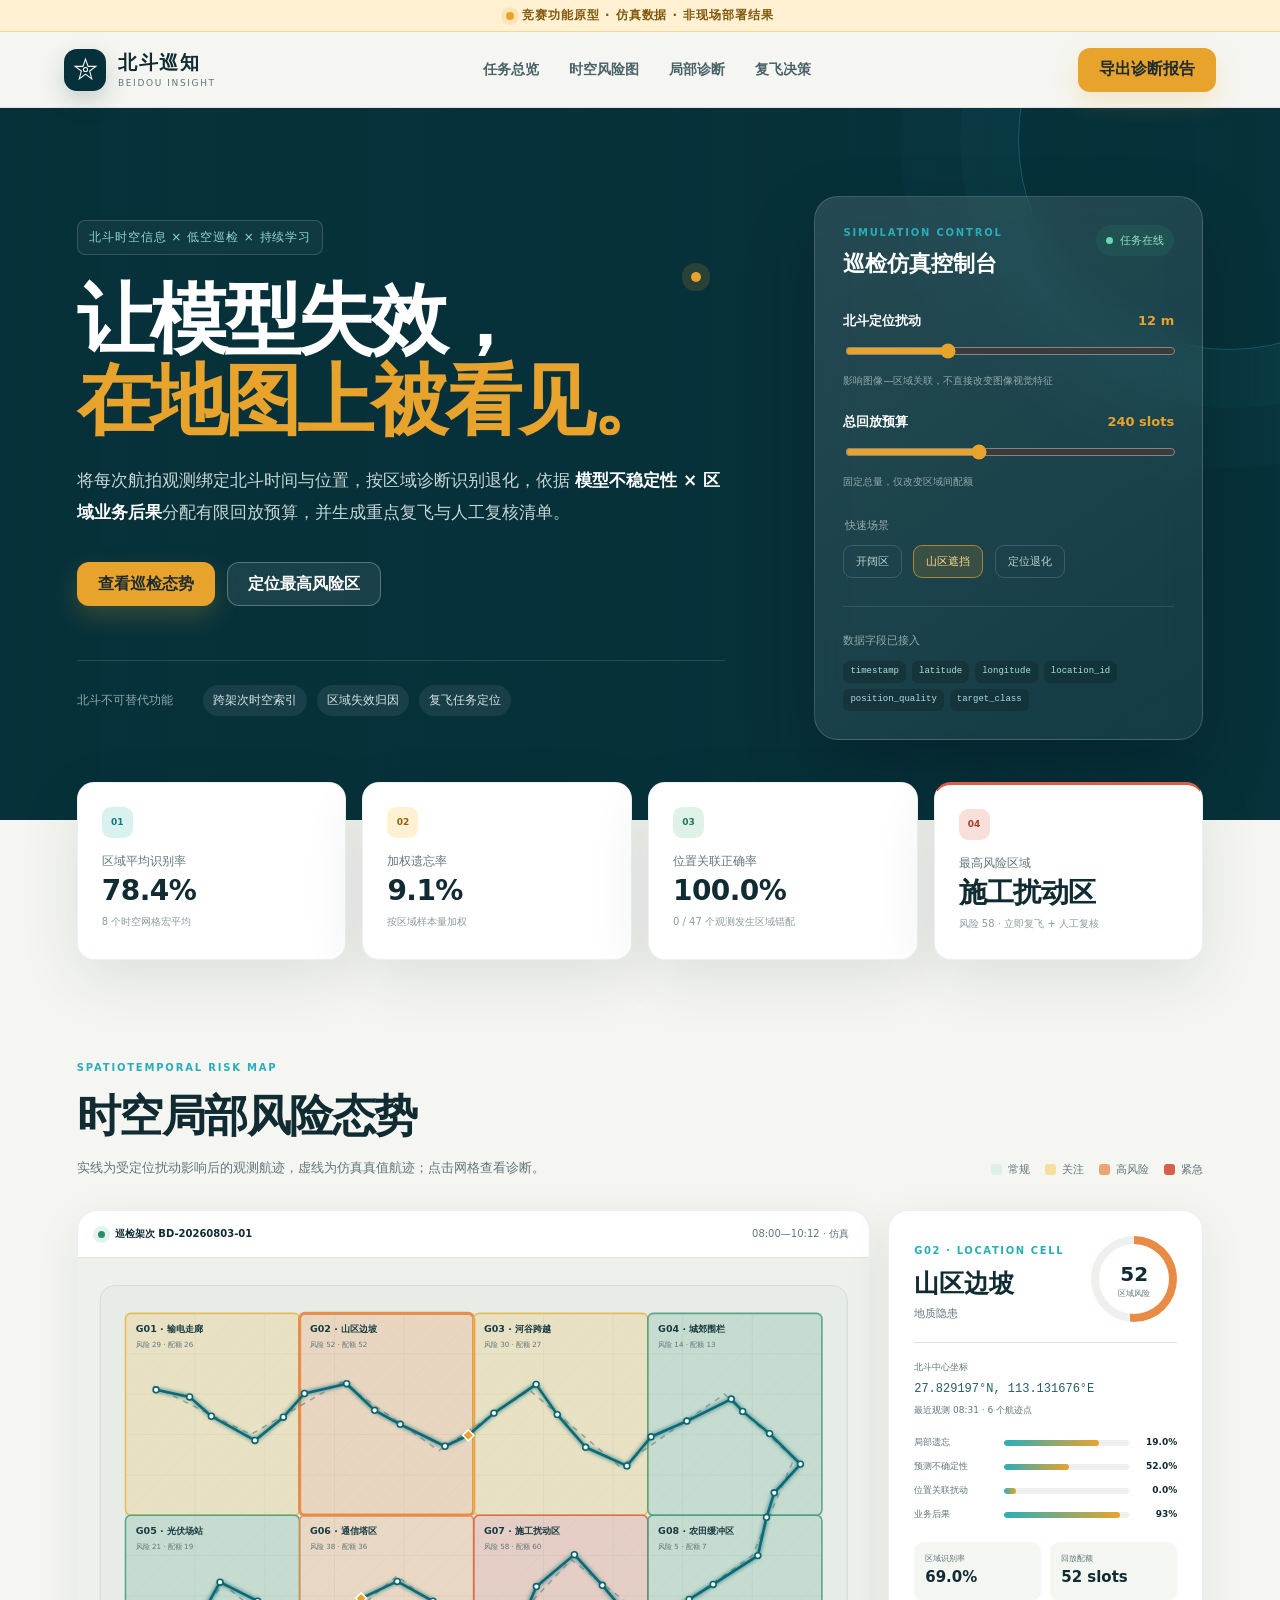
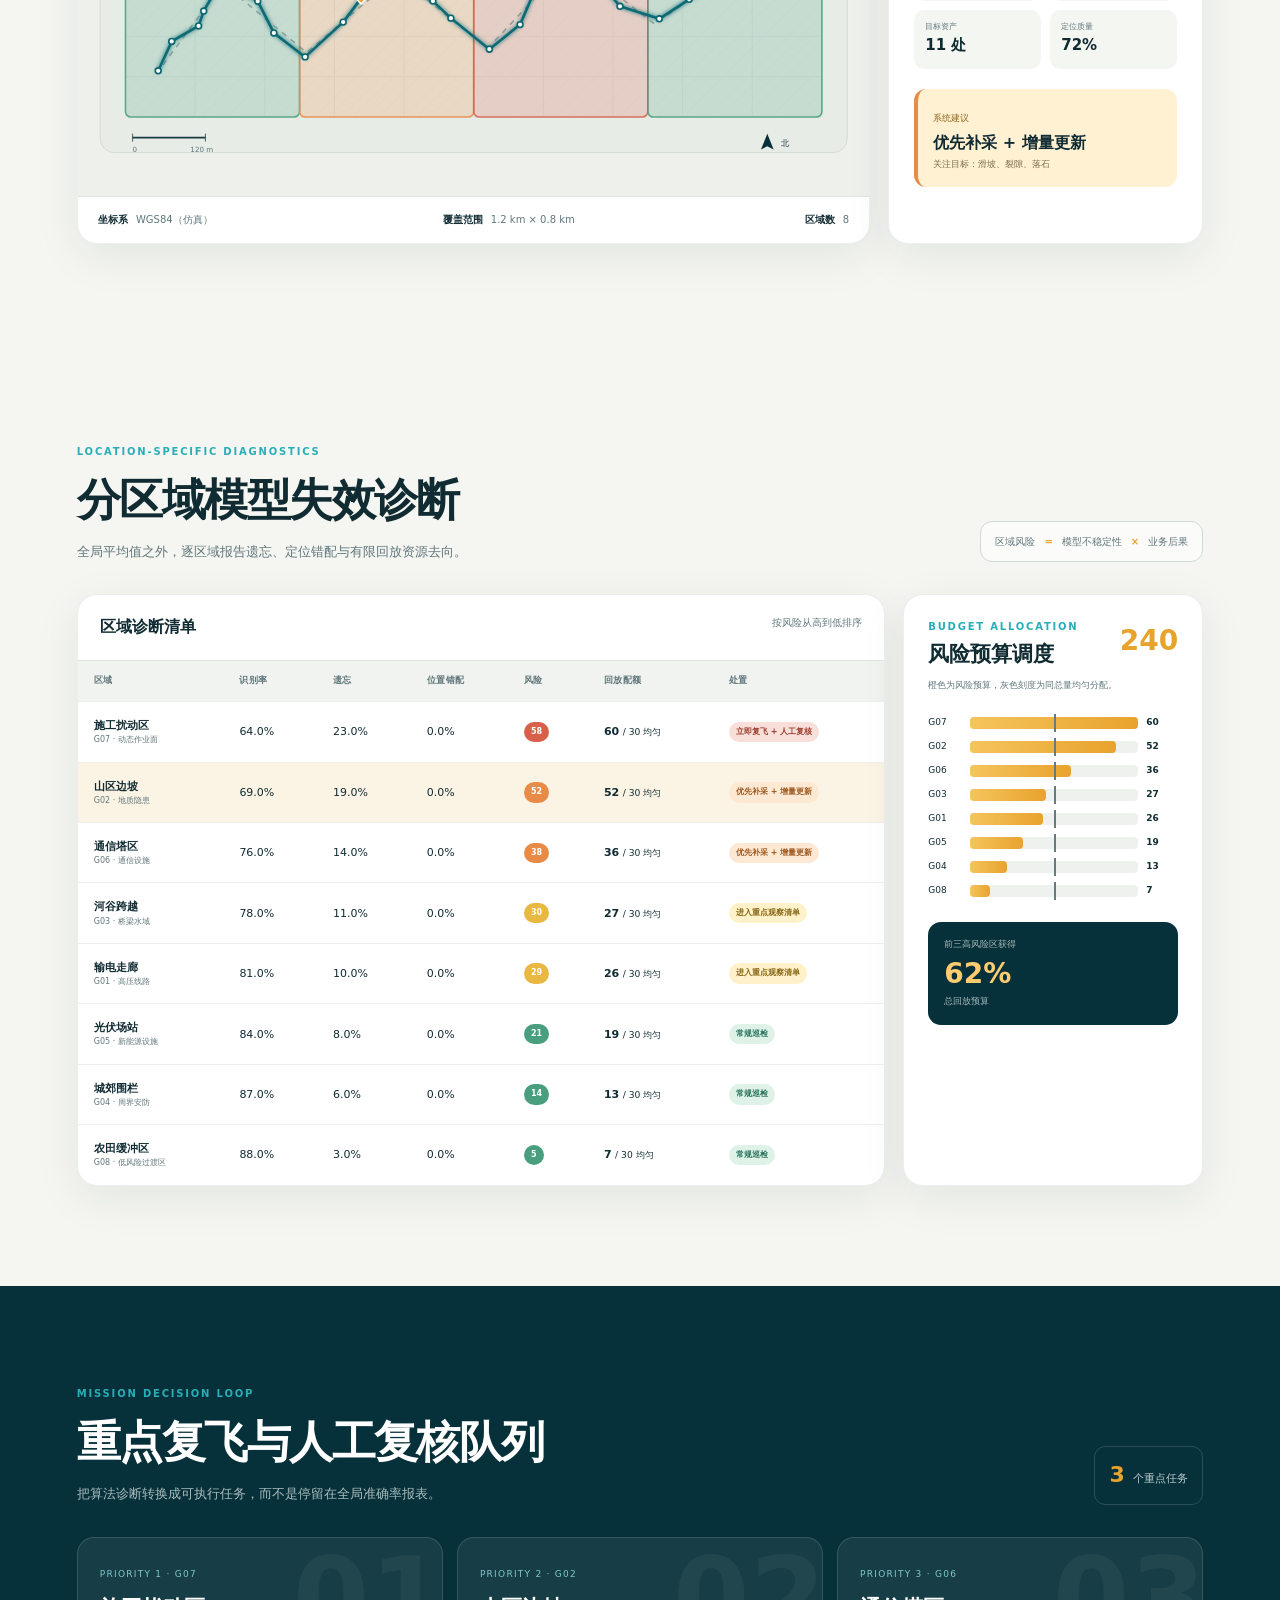
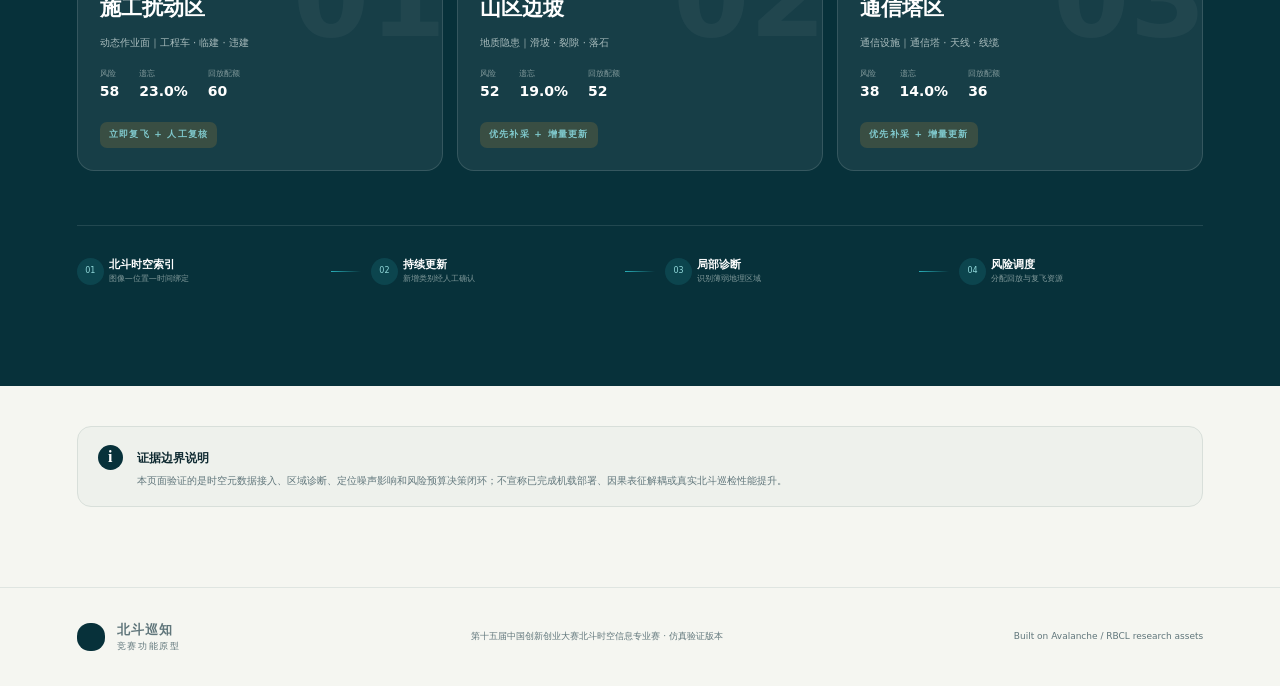
==== frontend/index.html @ c17c6ae8 "初始化北斗比赛共享前端" ====
<!doctype html>
<html lang="zh-CN">
  <head>
    <meta charset="utf-8" />
    <meta name="viewport" content="width=device-width, initial-scale=1" />
    <meta name="description" content="北斗时空索引驱动的无人机巡检局部风险诊断与复飞决策仿真原型" />
    <title>北斗巡知｜时空风险诊断原型</title>
    <link rel="stylesheet" href="./styles.css" />
  </head>
  <body>
    <div class="prototype-ribbon">
      <span class="pulse-dot"></span>
      竞赛功能原型 · 仿真数据 · 非现场部署结果
    </div>

    <header class="site-header">
      <a class="brand" href="#overview" aria-label="返回总览">
        <span class="brand-mark" aria-hidden="true">
          <svg viewBox="0 0 48 48" role="img">
            <path d="M24 4 29 18 44 18 32 27 36 42 24 33 12 42 16 27 4 18 19 18Z" />
            <circle cx="24" cy="24" r="4" />
          </svg>
        </span>
        <span>
          <strong>北斗巡知</strong>
          <small>BEIDOU INSIGHT</small>
        </span>
      </a>
      <nav aria-label="主要导航">
        <a href="#overview">任务总览</a>
        <a href="#risk-map">时空风险图</a>
        <a href="#diagnostics">局部诊断</a>
        <a href="#reflight">复飞决策</a>
      </nav>
      <button class="button button-primary" id="exportReport" type="button">
        导出诊断报告
      </button>
    </header>

    <main>
      <section class="hero" id="overview">
        <div class="hero-copy">
          <div class="eyebrow"><span>北斗时空信息 × 低空巡检 × 持续学习</span></div>
          <h1>让模型失效，<br /><em>在地图上被看见。</em></h1>
          <p>
            将每次航拍观测绑定北斗时间与位置，按区域诊断识别退化，依据
            <strong>模型不稳定性 × 区域业务后果</strong>分配有限回放预算，并生成重点复飞与人工复核清单。
          </p>
          <div class="hero-actions">
            <a class="button button-primary" href="#risk-map">查看巡检态势</a>
            <button class="button button-ghost" id="focusCritical" type="button">定位最高风险区</button>
          </div>
          <div class="system-proof">
            <span>北斗不可替代功能</span>
            <ul>
              <li>跨架次时空索引</li>
              <li>区域失效归因</li>
              <li>复飞任务定位</li>
            </ul>
          </div>
        </div>

        <aside class="control-deck" aria-label="仿真参数">
          <div class="deck-header">
            <div>
              <span class="section-kicker">SIMULATION CONTROL</span>
              <h2>巡检仿真控制台</h2>
            </div>
            <span class="status-chip"><i></i>任务在线</span>
          </div>

          <label class="range-control" for="noiseRange">
            <span>
              <b>北斗定位扰动</b>
              <output id="noiseValue">12 m</output>
            </span>
            <input id="noiseRange" type="range" min="0" max="40" step="1" value="12" />
            <small>影响图像—区域关联，不直接改变图像视觉特征</small>
          </label>

          <label class="range-control" for="budgetRange">
            <span>
              <b>总回放预算</b>
              <output id="budgetValue">240 slots</output>
            </span>
            <input id="budgetRange" type="range" min="80" max="480" step="8" value="240" />
            <small>固定总量，仅改变区域间配额</small>
          </label>

          <fieldset class="preset-group">
            <legend>快速场景</legend>
            <button type="button" data-preset="clear">开阔区</button>
            <button type="button" data-preset="mountain" class="active">山区遮挡</button>
            <button type="button" data-preset="degraded">定位退化</button>
          </fieldset>

          <div class="data-contract">
            <span>数据字段已接入</span>
            <div>
              <code>timestamp</code><code>latitude</code><code>longitude</code>
              <code>location_id</code><code>position_quality</code><code>target_class</code>
            </div>
          </div>
        </aside>
      </section>

      <section class="metric-grid" aria-label="任务关键指标">
        <article class="metric-card">
          <div class="metric-icon cyan">01</div>
          <span>区域平均识别率</span>
          <strong id="averageAccuracy">—</strong>
          <small>8 个时空网格宏平均</small>
        </article>
        <article class="metric-card">
          <div class="metric-icon amber">02</div>
          <span>加权遗忘率</span>
          <strong id="weightedForgetting">—</strong>
          <small>按区域样本量加权</small>
        </article>
        <article class="metric-card">
          <div class="metric-icon green">03</div>
          <span>位置关联正确率</span>
          <strong id="associationAccuracy">—</strong>
          <small id="associationHint">—</small>
        </article>
        <article class="metric-card alert-card">
          <div class="metric-icon red">04</div>
          <span>最高风险区域</span>
          <strong id="topRiskRegion">—</strong>
          <small id="topRiskHint">—</small>
        </article>
      </section>

      <section class="section-block map-section" id="risk-map">
        <div class="section-heading">
          <div>
            <span class="section-kicker">SPATIOTEMPORAL RISK MAP</span>
            <h2>时空局部风险态势</h2>
            <p>实线为受定位扰动影响后的观测航迹，虚线为仿真真值航迹；点击网格查看诊断。</p>
          </div>
          <div class="legend" aria-label="风险图例">
            <span><i class="low"></i>常规</span>
            <span><i class="medium"></i>关注</span>
            <span><i class="high"></i>高风险</span>
            <span><i class="critical"></i>紧急</span>
          </div>
        </div>

        <div class="map-layout">
          <div class="map-card">
            <div class="map-toolbar">
              <div><span class="live-dot"></span><b>巡检架次 BD-20260803-01</b></div>
              <span id="mapTimestamp">08:00—10:12 · 仿真</span>
            </div>
            <svg id="patrolMap" viewBox="0 0 1000 680" role="img" aria-label="北斗无人机巡检航线与区域风险地图"></svg>
            <div class="map-footer">
              <span><b>坐标系</b> WGS84（仿真）</span>
              <span><b>覆盖范围</b> 1.2 km × 0.8 km</span>
              <span><b>区域数</b> 8</span>
            </div>
          </div>

          <aside class="region-detail" id="regionDetail" aria-live="polite">
            <div class="detail-top">
              <div>
                <span class="region-id" id="selectedId">—</span>
                <h3 id="selectedName">请选择区域</h3>
                <p id="selectedScene">—</p>
              </div>
              <div class="risk-gauge" id="riskGauge"><strong id="selectedRisk">—</strong><small>区域风险</small></div>
            </div>

            <div class="coordinate-readout">
              <span>北斗中心坐标</span>
              <code id="selectedCoordinate">—</code>
              <small id="selectedInspection">—</small>
            </div>

            <div class="factor-list">
              <div><span>局部遗忘</span><div><i id="forgettingBar"></i></div><b id="selectedForgetting">—</b></div>
              <div><span>预测不确定性</span><div><i id="uncertaintyBar"></i></div><b id="selectedUncertainty">—</b></div>
              <div><span>位置关联扰动</span><div><i id="positionBar"></i></div><b id="selectedPosition">—</b></div>
              <div><span>业务后果</span><div><i id="consequenceBar"></i></div><b id="selectedConsequence">—</b></div>
            </div>

            <div class="detail-stats">
              <div><span>区域识别率</span><strong id="selectedAccuracy">—</strong></div>
              <div><span>回放配额</span><strong id="selectedBudget">—</strong></div>
              <div><span>目标资产</span><strong id="selectedAssets">—</strong></div>
              <div><span>定位质量</span><strong id="selectedQuality">—</strong></div>
            </div>

            <div class="action-box" id="selectedActionBox">
              <span>系统建议</span>
              <strong id="selectedAction">—</strong>
              <p id="selectedClasses">—</p>
            </div>
          </aside>
        </div>
      </section>

      <section class="section-block" id="diagnostics">
        <div class="section-heading">
          <div>
            <span class="section-kicker">LOCATION-SPECIFIC DIAGNOSTICS</span>
            <h2>分区域模型失效诊断</h2>
            <p>全局平均值之外，逐区域报告遗忘、定位错配与有限回放资源去向。</p>
          </div>
          <div class="formula-chip"><span>区域风险</span><b>=</b><span>模型不稳定性</span><b>×</b><span>业务后果</span></div>
        </div>

        <div class="diagnostic-layout">
          <div class="table-card">
            <div class="table-toolbar">
              <b>区域诊断清单</b>
              <span>按风险从高到低排序</span>
            </div>
            <div class="table-scroll">
              <table>
                <thead>
                  <tr>
                    <th>区域</th><th>识别率</th><th>遗忘</th><th>位置错配</th><th>风险</th><th>回放配额</th><th>处置</th>
                  </tr>
                </thead>
                <tbody id="diagnosticRows"></tbody>
              </table>
            </div>
          </div>

          <aside class="budget-card">
            <div class="budget-heading">
              <div><span class="section-kicker">BUDGET ALLOCATION</span><h3>风险预算调度</h3></div>
              <strong id="budgetTotal">240</strong>
            </div>
            <p>橙色为风险预算，灰色刻度为同总量均匀分配。</p>
            <div class="budget-bars" id="budgetBars"></div>
            <div class="budget-summary">
              <span>前三高风险区获得</span>
              <strong id="highRiskShare">—</strong>
              <small>总回放预算</small>
            </div>
          </aside>
        </div>
      </section>

      <section class="section-block reflight-section" id="reflight">
        <div class="section-heading inverse">
          <div>
            <span class="section-kicker">MISSION DECISION LOOP</span>
            <h2>重点复飞与人工复核队列</h2>
            <p>把算法诊断转换成可执行任务，而不是停留在全局准确率报表。</p>
          </div>
          <span class="mission-count"><b id="missionCount">0</b> 个重点任务</span>
        </div>
        <div class="mission-grid" id="missionGrid"></div>
        <div class="loop-strip" aria-label="系统闭环">
          <div><span>01</span><b>北斗时空索引</b><small>图像—位置—时间绑定</small></div>
          <i></i>
          <div><span>02</span><b>持续更新</b><small>新增类别经人工确认</small></div>
          <i></i>
          <div><span>03</span><b>局部诊断</b><small>识别薄弱地理区域</small></div>
          <i></i>
          <div><span>04</span><b>风险调度</b><small>分配回放与复飞资源</small></div>
        </div>
      </section>

      <section class="integrity-note">
        <div class="integrity-icon">i</div>
        <div>
          <b>证据边界说明</b>
          <p>本页面验证的是时空元数据接入、区域诊断、定位噪声影响和风险预算决策闭环；不宣称已完成机载部署、因果表征解耦或真实北斗巡检性能提升。</p>
        </div>
      </section>
    </main>

    <footer>
      <div class="brand footer-brand"><span class="brand-mark"></span><span><strong>北斗巡知</strong><small>竞赛功能原型</small></span></div>
      <p>第十五届中国创新创业大赛北斗时空信息专业赛 · 仿真验证版本</p>
      <span>Built on Avalanche / RBCL research assets</span>
    </footer>

    <div class="toast" id="toast" role="status" aria-live="polite"></div>
    <script type="module" src="./app.mjs"></script>
  </body>
</html>
---- frontend/styles.css ----
:root {
  --ink: #102b32;
  --muted: #60767b;
  --paper: #f5f6f1;
  --card: #ffffff;
  --navy: #07313a;
  --navy-2: #0b4651;
  --cyan: #29aeb8;
  --cyan-soft: #d9f1ef;
  --amber: #e8a32d;
  --amber-soft: #fff1d2;
  --red: #d85f4a;
  --green: #2b8b6f;
  --line: #dfe5e1;
  --shadow: 0 18px 60px rgba(16, 43, 50, 0.11);
  --radius: 20px;
}

* { box-sizing: border-box; }
html { scroll-behavior: smooth; }
body {
  margin: 0;
  background:
    radial-gradient(circle at 10% -10%, rgba(41, 174, 184, 0.12), transparent 30rem),
    var(--paper);
  color: var(--ink);
  font-family: Inter, "PingFang SC", "Microsoft YaHei", system-ui, sans-serif;
  line-height: 1.55;
}
button, input { font: inherit; }
button, a { -webkit-tap-highlight-color: transparent; }
a { color: inherit; text-decoration: none; }

.prototype-ribbon {
  display: flex;
  align-items: center;
  justify-content: center;
  gap: 8px;
  min-height: 32px;
  padding: 6px 18px;
  background: var(--amber-soft);
  border-bottom: 1px solid rgba(232, 163, 45, 0.34);
  color: #80570e;
  font-size: 12px;
  font-weight: 700;
  letter-spacing: 0.08em;
}
.pulse-dot, .live-dot {
  width: 8px; height: 8px; border-radius: 50%; background: var(--amber);
  box-shadow: 0 0 0 5px rgba(232, 163, 45, 0.16);
}

.site-header {
  position: sticky;
  top: 0;
  z-index: 30;
  display: flex;
  align-items: center;
  justify-content: space-between;
  gap: 28px;
  min-height: 76px;
  padding: 0 clamp(24px, 5vw, 76px);
  background: rgba(245, 246, 241, 0.9);
  border-bottom: 1px solid rgba(16, 43, 50, 0.09);
  backdrop-filter: blur(18px);
}
.brand { display: inline-flex; align-items: center; gap: 12px; }
.brand-mark {
  display: grid; place-items: center; width: 42px; height: 42px;
  border-radius: 13px; background: var(--navy); color: #fff;
  box-shadow: 0 10px 24px rgba(7, 49, 58, 0.2);
}
.brand-mark svg { width: 25px; fill: none; stroke: currentColor; stroke-width: 2; }
.brand strong { display: block; font-size: 19px; letter-spacing: 0.08em; }
.brand small { display: block; color: var(--muted); font-size: 9px; letter-spacing: 0.18em; }
nav { display: flex; gap: 30px; color: #496268; font-size: 14px; font-weight: 650; }
nav a { position: relative; padding: 26px 0; }
nav a::after { content: ""; position: absolute; left: 50%; right: 50%; bottom: 18px; height: 2px; background: var(--amber); transition: .22s; }
nav a:hover::after { left: 0; right: 0; }

.button {
  display: inline-flex; align-items: center; justify-content: center;
  min-height: 44px; padding: 0 20px; border: 1px solid transparent;
  border-radius: 12px; cursor: pointer; font-weight: 750; transition: transform .18s, box-shadow .18s, background .18s;
}
.button:hover { transform: translateY(-1px); }
.button-primary { background: var(--amber); color: #1f2c2f; box-shadow: 0 10px 24px rgba(232, 163, 45, 0.22); }
.button-primary:hover { background: #f1b13f; box-shadow: 0 13px 30px rgba(232, 163, 45, 0.28); }
.button-ghost { border-color: rgba(255,255,255,.28); background: rgba(255,255,255,.08); color: white; }

main { overflow: hidden; }
.hero {
  min-height: 650px;
  padding: 88px clamp(24px, 6vw, 96px) 80px;
  display: grid;
  grid-template-columns: minmax(0, 1.25fr) minmax(360px, .75fr);
  align-items: center;
  gap: clamp(44px, 7vw, 104px);
  background:
    linear-gradient(90deg, rgba(7,49,58,.98) 0%, rgba(7,49,58,.94) 52%, rgba(7,49,58,.76) 100%),
    repeating-linear-gradient(90deg, transparent 0 79px, rgba(255,255,255,.04) 80px),
    var(--navy);
  color: white;
  position: relative;
}
.hero::before, .hero::after { content: ""; position: absolute; border-radius: 50%; pointer-events: none; }
.hero::before { width: 420px; height: 420px; right: -160px; top: -180px; border: 1px solid rgba(41,174,184,.35); box-shadow: 0 0 0 58px rgba(41,174,184,.04), 0 0 0 118px rgba(41,174,184,.025); }
.hero::after { width: 10px; height: 10px; left: 54%; top: 23%; background: var(--amber); box-shadow: 0 0 0 9px rgba(232,163,45,.15); }
.hero-copy { max-width: 780px; position: relative; z-index: 2; }
.eyebrow { display: inline-flex; padding: 7px 11px; border: 1px solid rgba(255,255,255,.16); border-radius: 8px; color: #8dd7d9; font-size: 12px; letter-spacing: .08em; background: rgba(255,255,255,.04); }
.hero h1 { margin: 24px 0 22px; font-size: clamp(46px, 6vw, 78px); line-height: 1.06; letter-spacing: -.045em; }
.hero h1 em { color: var(--amber); font-style: normal; }
.hero-copy > p { max-width: 680px; color: #c6d6d6; font-size: 17px; line-height: 1.9; }
.hero-copy > p strong { color: white; }
.hero-actions { display: flex; gap: 12px; margin-top: 34px; }
.system-proof { margin-top: 54px; padding-top: 24px; border-top: 1px solid rgba(255,255,255,.13); display: flex; gap: 30px; align-items: center; color: #92a9aa; font-size: 12px; }
.system-proof ul { display: flex; gap: 10px; list-style: none; padding: 0; margin: 0; flex-wrap: wrap; }
.system-proof li { color: #d6e2e1; padding: 6px 10px; border-radius: 999px; background: rgba(255,255,255,.07); }

.control-deck {
  position: relative; z-index: 2; padding: 28px; border: 1px solid rgba(255,255,255,.16); border-radius: 24px;
  background: linear-gradient(145deg, rgba(255,255,255,.12), rgba(255,255,255,.055));
  box-shadow: 0 30px 70px rgba(0,0,0,.22); backdrop-filter: blur(18px);
}
.deck-header { display: flex; justify-content: space-between; gap: 20px; align-items: flex-start; margin-bottom: 30px; }
.section-kicker { display: block; color: var(--cyan); font-size: 10px; font-weight: 850; letter-spacing: .18em; }
.deck-header h2 { margin: 6px 0 0; font-size: 22px; }
.status-chip { display: inline-flex; align-items: center; gap: 7px; padding: 7px 10px; border-radius: 999px; background: rgba(43,139,111,.18); color: #91dfc6; font-size: 11px; white-space: nowrap; }
.status-chip i { width: 7px; height: 7px; border-radius: 50%; background: #69d6b4; }
.range-control { display: block; margin: 24px 0; }
.range-control > span { display: flex; justify-content: space-between; align-items: center; margin-bottom: 10px; }
.range-control b { font-size: 13px; }
.range-control output { color: var(--amber); font-size: 13px; font-weight: 800; }
.range-control small { display: block; color: #93aaab; font-size: 10px; margin-top: 6px; }
input[type="range"] { width: 100%; accent-color: var(--amber); cursor: pointer; }
.preset-group { border: 0; padding: 0; margin: 28px 0; }
.preset-group legend { margin-bottom: 10px; color: #93aaab; font-size: 11px; }
.preset-group button { padding: 7px 12px; border: 1px solid rgba(255,255,255,.15); border-radius: 9px; background: transparent; color: #bcd0d0; font-size: 11px; cursor: pointer; margin-right: 6px; }
.preset-group button.active { border-color: rgba(232,163,45,.65); background: rgba(232,163,45,.15); color: #ffd78c; }
.data-contract { padding-top: 20px; border-top: 1px solid rgba(255,255,255,.11); }
.data-contract > span { color: #93aaab; font-size: 11px; }
.data-contract div { display: flex; flex-wrap: wrap; gap: 6px; margin-top: 10px; }
.data-contract code { padding: 4px 7px; border-radius: 6px; background: rgba(0,0,0,.18); color: #acdfe0; font-size: 9px; }

.metric-grid { display: grid; grid-template-columns: repeat(4, 1fr); gap: 16px; padding: 0 clamp(24px, 6vw, 96px); margin-top: -38px; position: relative; z-index: 5; }
.metric-card { min-height: 156px; padding: 24px; background: var(--card); border: 1px solid rgba(16,43,50,.07); border-radius: 17px; box-shadow: var(--shadow); }
.metric-card > span { display: block; margin: 14px 0 2px; color: var(--muted); font-size: 12px; }
.metric-card > strong { display: block; font-size: 28px; line-height: 1.25; letter-spacing: -.02em; }
.metric-card > small { color: #8b9c9e; font-size: 10px; }
.metric-icon { display: grid; place-items: center; width: 31px; height: 31px; border-radius: 9px; font-size: 9px; font-weight: 900; }
.metric-icon.cyan { background: var(--cyan-soft); color: #14777f; }
.metric-icon.amber { background: var(--amber-soft); color: #90610e; }
.metric-icon.green { background: #dff2e8; color: #27745e; }
.metric-icon.red { background: #f9dfda; color: #a33e2d; }
.alert-card { border-top: 3px solid var(--red); }

.section-block { padding: 100px clamp(24px, 6vw, 96px); }
.section-heading { display: flex; justify-content: space-between; align-items: flex-end; gap: 30px; margin-bottom: 32px; }
.section-heading h2 { margin: 7px 0 8px; font-size: clamp(30px, 4vw, 44px); letter-spacing: -.035em; }
.section-heading p { margin: 0; max-width: 660px; color: var(--muted); font-size: 13px; }
.legend { display: flex; gap: 15px; flex-wrap: wrap; color: var(--muted); font-size: 11px; }
.legend span { display: flex; align-items: center; gap: 6px; }
.legend i { width: 11px; height: 11px; border-radius: 3px; }
.legend .low { background: #dcefe8; }.legend .medium { background: #f5df9d; }.legend .high { background: #eba575; }.legend .critical { background: #d85f4a; }

.map-layout { display: grid; grid-template-columns: minmax(0, 1.65fr) minmax(315px, .65fr); gap: 18px; align-items: stretch; }
.map-card, .region-detail, .table-card, .budget-card { border-radius: var(--radius); background: var(--card); border: 1px solid rgba(16,43,50,.08); box-shadow: 0 12px 45px rgba(16,43,50,.08); }
.map-card { overflow: hidden; }
.map-toolbar, .map-footer { display: flex; justify-content: space-between; gap: 20px; align-items: center; padding: 15px 20px; color: var(--muted); font-size: 10px; }
.map-toolbar { border-bottom: 1px solid var(--line); }
.map-toolbar > div { display: flex; gap: 10px; align-items: center; color: var(--ink); }
.live-dot { width: 7px; height: 7px; background: var(--green); box-shadow: 0 0 0 5px rgba(43,139,111,.12); }
#patrolMap { display: block; width: 100%; height: auto; min-height: 500px; background: #eef1eb; }
.map-footer { border-top: 1px solid var(--line); flex-wrap: wrap; }
.map-footer b { color: var(--ink); margin-right: 5px; }
.map-region { cursor: pointer; transition: opacity .18s, stroke-width .18s; }
.map-region:hover, .map-region.selected { opacity: 1 !important; stroke-width: 4 !important; }
.route-point { cursor: pointer; }

.region-detail { padding: 25px; }
.detail-top { display: flex; justify-content: space-between; gap: 18px; align-items: center; padding-bottom: 20px; border-bottom: 1px solid var(--line); }
.region-id { color: var(--cyan); font-size: 10px; font-weight: 850; letter-spacing: .16em; }
.detail-top h3 { margin: 4px 0 1px; font-size: 25px; }
.detail-top p { margin: 0; color: var(--muted); font-size: 11px; }
.risk-gauge { --gauge: 0deg; width: 86px; height: 86px; border-radius: 50%; background: conic-gradient(var(--red) var(--gauge), #edf0ec 0); position: relative; display: grid; place-items: center; flex: 0 0 auto; }
.risk-gauge::before { content: ""; position: absolute; inset: 8px; border-radius: inherit; background: white; }
.risk-gauge strong, .risk-gauge small { position: relative; z-index: 1; }
.risk-gauge strong { align-self: end; font-size: 20px; }
.risk-gauge small { align-self: start; margin-top: -2px; color: var(--muted); font-size: 8px; }
.coordinate-readout { padding: 18px 0; }
.coordinate-readout span, .coordinate-readout small { display: block; color: var(--muted); font-size: 9px; }
.coordinate-readout code { display: block; margin: 5px 0; font-size: 12px; color: #245d66; }
.factor-list { display: grid; gap: 10px; }
.factor-list > div { display: grid; grid-template-columns: 82px 1fr 40px; align-items: center; gap: 8px; font-size: 9px; }
.factor-list > div > span { color: var(--muted); }
.factor-list > div > div { height: 6px; border-radius: 999px; background: #edf0ec; overflow: hidden; }
.factor-list i { display: block; width: 0; height: 100%; border-radius: inherit; background: linear-gradient(90deg, var(--cyan), var(--amber)); transition: width .3s; }
.factor-list b { text-align: right; font-size: 9px; }
.detail-stats { display: grid; grid-template-columns: 1fr 1fr; gap: 9px; margin: 20px 0; }
.detail-stats > div { padding: 11px; border-radius: 10px; background: #f4f6f2; }
.detail-stats span { display: block; color: var(--muted); font-size: 8px; }
.detail-stats strong { font-size: 15px; }
.action-box { padding: 15px; border-radius: 12px; background: var(--amber-soft); border-left: 4px solid var(--amber); }
.action-box > span { color: #8a661f; font-size: 9px; }
.action-box strong { display: block; margin: 2px 0; }
.action-box p { margin: 0; color: #7b6b4f; font-size: 9px; }

.formula-chip { display: flex; align-items: center; gap: 9px; padding: 12px 14px; border: 1px solid #cfdad5; border-radius: 12px; background: rgba(255,255,255,.6); color: var(--muted); font-size: 10px; }
.formula-chip b { color: var(--amber); }
.diagnostic-layout { display: grid; grid-template-columns: minmax(0, 1.5fr) minmax(300px, .5fr); gap: 18px; }
.table-card { overflow: hidden; }
.table-toolbar { display: flex; justify-content: space-between; padding: 20px 22px; border-bottom: 1px solid var(--line); }
.table-toolbar span { color: var(--muted); font-size: 10px; }
.table-scroll { overflow-x: auto; }
table { width: 100%; border-collapse: collapse; font-size: 11px; white-space: nowrap; }
th { padding: 13px 16px; background: #f0f3ef; color: var(--muted); font-size: 9px; text-align: left; letter-spacing: .04em; }
td { padding: 15px 16px; border-top: 1px solid #edf0ec; }
tbody tr { cursor: pointer; transition: background .15s; }
tbody tr:hover, tbody tr.selected { background: #fbf4e4; }
.region-cell strong, .region-cell small { display: block; }
.region-cell small { color: var(--muted); font-size: 8px; }
.risk-pill, .action-pill { display: inline-flex; padding: 4px 7px; border-radius: 999px; font-size: 8px; font-weight: 800; }
.risk-pill { color: white; }
.action-pill.critical { background: #f8dfda; color: #9c3b2b; }
.action-pill.high { background: #fde8d4; color: #9c571c; }
.action-pill.watch { background: #fff2ca; color: #856310; }
.action-pill.monitor { background: #dff2e8; color: #267259; }

.budget-card { padding: 24px; }
.budget-heading { display: flex; justify-content: space-between; align-items: flex-start; }
.budget-heading h3 { margin: 3px 0 0; font-size: 21px; }
.budget-heading > strong { color: var(--amber); font-size: 28px; }
.budget-card > p { color: var(--muted); font-size: 9px; }
.budget-bars { display: grid; gap: 10px; margin-top: 23px; }
.budget-row { display: grid; grid-template-columns: 34px 1fr 32px; gap: 8px; align-items: center; font-size: 9px; }
.budget-track { height: 12px; border-radius: 4px; background: #eef1ed; position: relative; overflow: visible; }
.budget-fill { display: block; height: 100%; border-radius: inherit; background: linear-gradient(90deg, #f5c45d, var(--amber)); transition: width .3s; }
.uniform-marker { position: absolute; top: -3px; bottom: -3px; width: 2px; background: #667b7f; }
.budget-summary { margin-top: 24px; padding: 16px; border-radius: 13px; background: var(--navy); color: white; }
.budget-summary span, .budget-summary small { display: block; color: #a8babb; font-size: 9px; }
.budget-summary strong { font-size: 28px; color: #ffcd70; }

.reflight-section { background: var(--navy); color: white; }
.section-heading.inverse p { color: #a9bcbd; }
.mission-count { padding: 11px 14px; border: 1px solid rgba(255,255,255,.14); border-radius: 11px; color: #b9cccd; font-size: 11px; }
.mission-count b { color: var(--amber); font-size: 22px; margin-right: 5px; }
.mission-grid { display: grid; grid-template-columns: repeat(3, 1fr); gap: 14px; }
.mission-card { position: relative; padding: 22px; min-height: 200px; border-radius: 17px; border: 1px solid rgba(255,255,255,.13); background: rgba(255,255,255,.065); overflow: hidden; }
.mission-card::after { content: attr(data-rank); position: absolute; right: -4px; top: -25px; color: rgba(255,255,255,.045); font-size: 110px; font-weight: 900; }
.mission-card > span { color: #7fc8cc; font-size: 9px; letter-spacing: .14em; }
.mission-card h3 { margin: 8px 0 3px; font-size: 21px; }
.mission-card p { color: #a9bcbd; font-size: 10px; }
.mission-meta { display: flex; gap: 20px; margin: 18px 0; }
.mission-meta span { color: #81999b; font-size: 8px; }
.mission-meta strong { display: block; color: white; font-size: 14px; }
.mission-action { display: inline-flex; padding: 6px 9px; border-radius: 7px; background: rgba(232,163,45,.16); color: #ffd587; font-size: 9px; font-weight: 750; }
.loop-strip { display: grid; grid-template-columns: 1fr 30px 1fr 30px 1fr 30px 1fr; align-items: center; gap: 10px; margin-top: 54px; padding-top: 30px; border-top: 1px solid rgba(255,255,255,.11); }
.loop-strip div { display: grid; grid-template-columns: 32px 1fr; align-items: center; }
.loop-strip div span { grid-row: 1 / 3; display: grid; place-items: center; width: 27px; height: 27px; border-radius: 50%; background: rgba(41,174,184,.16); color: #91d8da; font-size: 8px; }
.loop-strip b { font-size: 11px; }
.loop-strip small { color: #80999a; font-size: 8px; }
.loop-strip > i { height: 1px; background: linear-gradient(90deg, var(--cyan), transparent); }

.integrity-note { display: flex; align-items: flex-start; gap: 14px; margin: 40px clamp(24px, 6vw, 96px) 80px; padding: 18px 20px; border: 1px solid #d8dfda; border-radius: 14px; background: #eef1ec; }
.integrity-icon { display: grid; place-items: center; width: 25px; height: 25px; flex: 0 0 auto; border-radius: 50%; background: var(--navy); color: white; font-family: Georgia, serif; font-weight: bold; }
.integrity-note b { font-size: 12px; }
.integrity-note p { margin: 3px 0 0; color: var(--muted); font-size: 10px; }

footer { display: flex; align-items: center; justify-content: space-between; gap: 30px; padding: 32px clamp(24px, 6vw, 96px); border-top: 1px solid var(--line); color: var(--muted); font-size: 9px; }
.footer-brand .brand-mark { width: 28px; height: 28px; box-shadow: none; }
.footer-brand strong { font-size: 13px; }

.toast { position: fixed; right: 28px; bottom: 28px; z-index: 50; max-width: 340px; padding: 13px 16px; border-radius: 11px; background: var(--navy); color: white; box-shadow: var(--shadow); font-size: 11px; opacity: 0; transform: translateY(14px); pointer-events: none; transition: .25s; }
.toast.show { opacity: 1; transform: translateY(0); }

@media (max-width: 1050px) {
  nav { display: none; }
  .hero { grid-template-columns: 1fr; }
  .control-deck { max-width: 720px; }
  .metric-grid { grid-template-columns: repeat(2, 1fr); }
  .map-layout, .diagnostic-layout { grid-template-columns: 1fr; }
  .region-detail { display: grid; grid-template-columns: 1fr 1fr; gap: 18px; }
  .detail-top, .coordinate-readout { grid-column: 1 / -1; }
  .mission-grid { grid-template-columns: 1fr 1fr; }
}

@media (max-width: 700px) {
  .site-header { padding: 0 18px; min-height: 66px; }
  .site-header > .button { display: none; }
  .hero { padding: 64px 20px 70px; }
  .hero h1 { font-size: 44px; }
  .system-proof { align-items: flex-start; flex-direction: column; gap: 10px; }
  .metric-grid { grid-template-columns: 1fr; margin-top: 18px; padding: 0 18px; }
  .section-block { padding: 74px 18px; }
  .section-heading { align-items: flex-start; flex-direction: column; }
  .region-detail { display: block; }
  .mission-grid { grid-template-columns: 1fr; }
  .loop-strip { grid-template-columns: 1fr; }
  .loop-strip > i { width: 1px; height: 18px; margin-left: 13px; background: linear-gradient(var(--cyan), transparent); }
  footer { flex-direction: column; align-items: flex-start; padding: 28px 20px; }
}
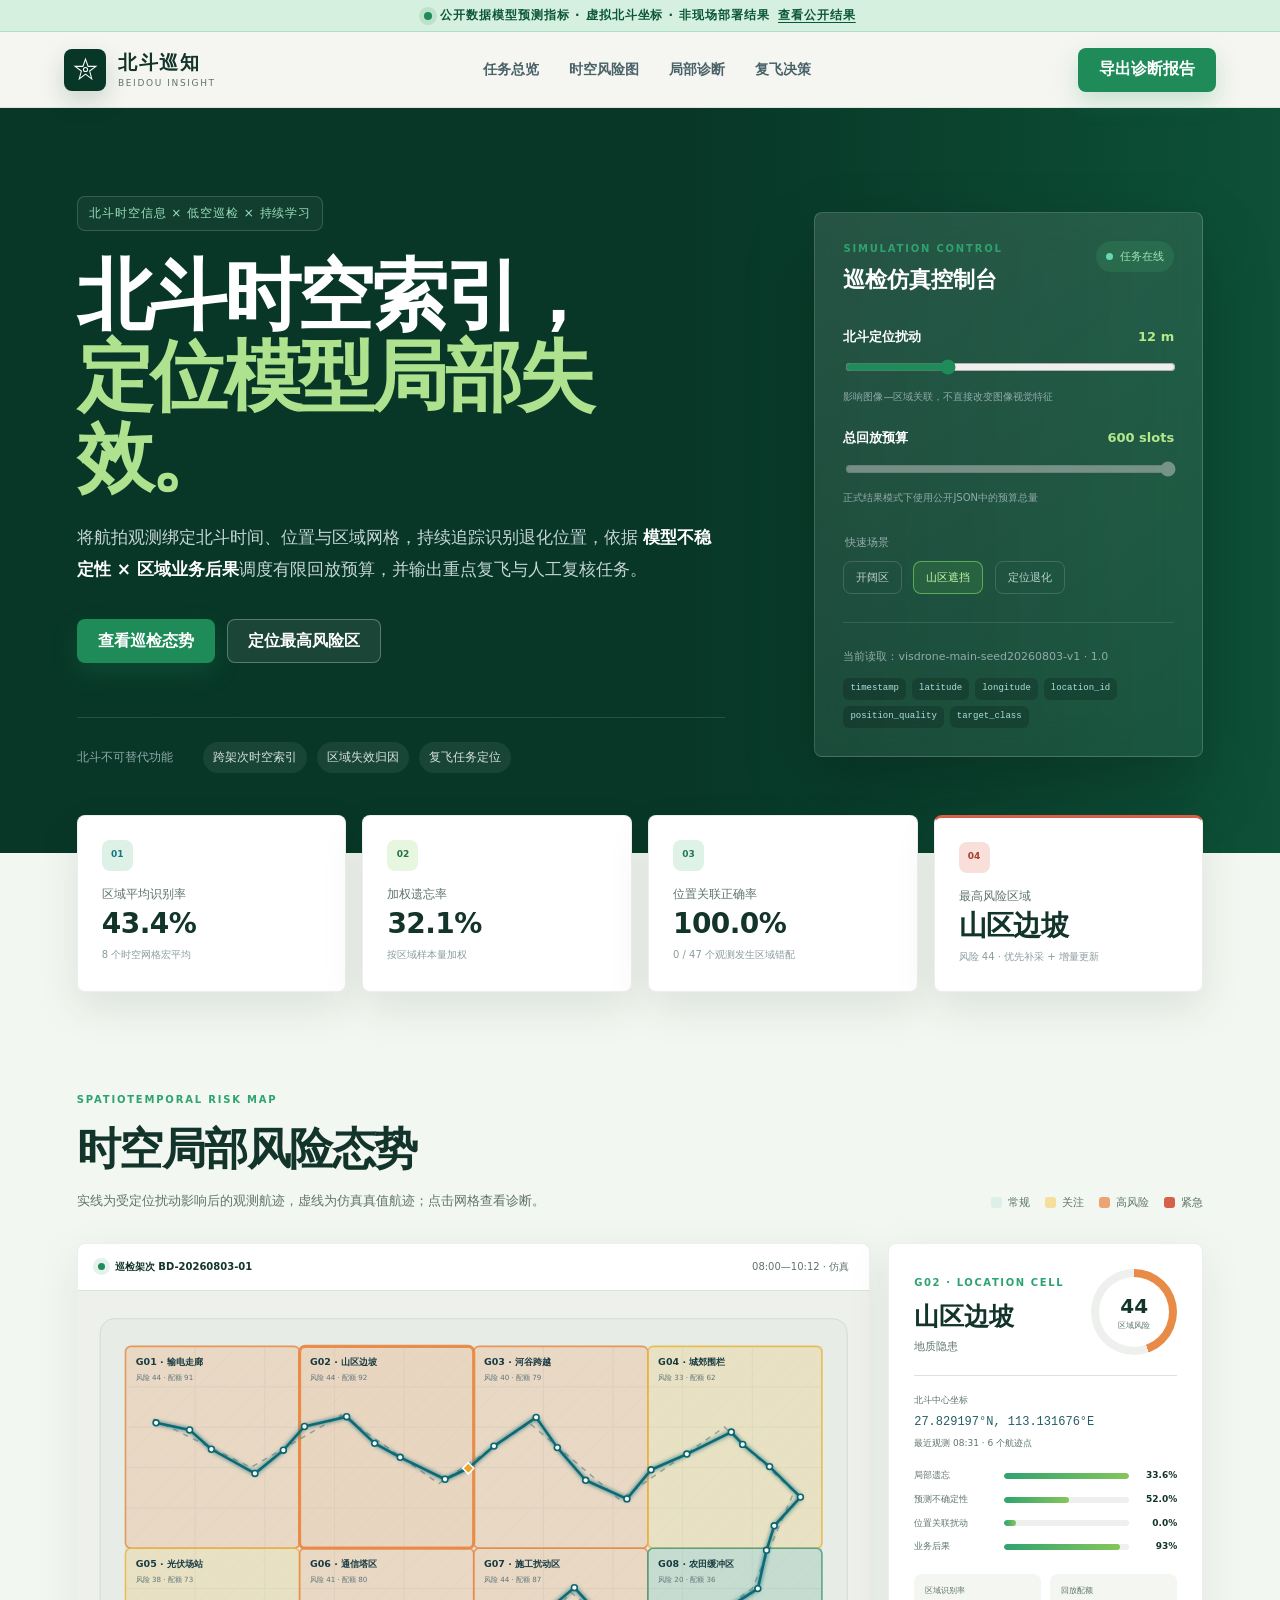
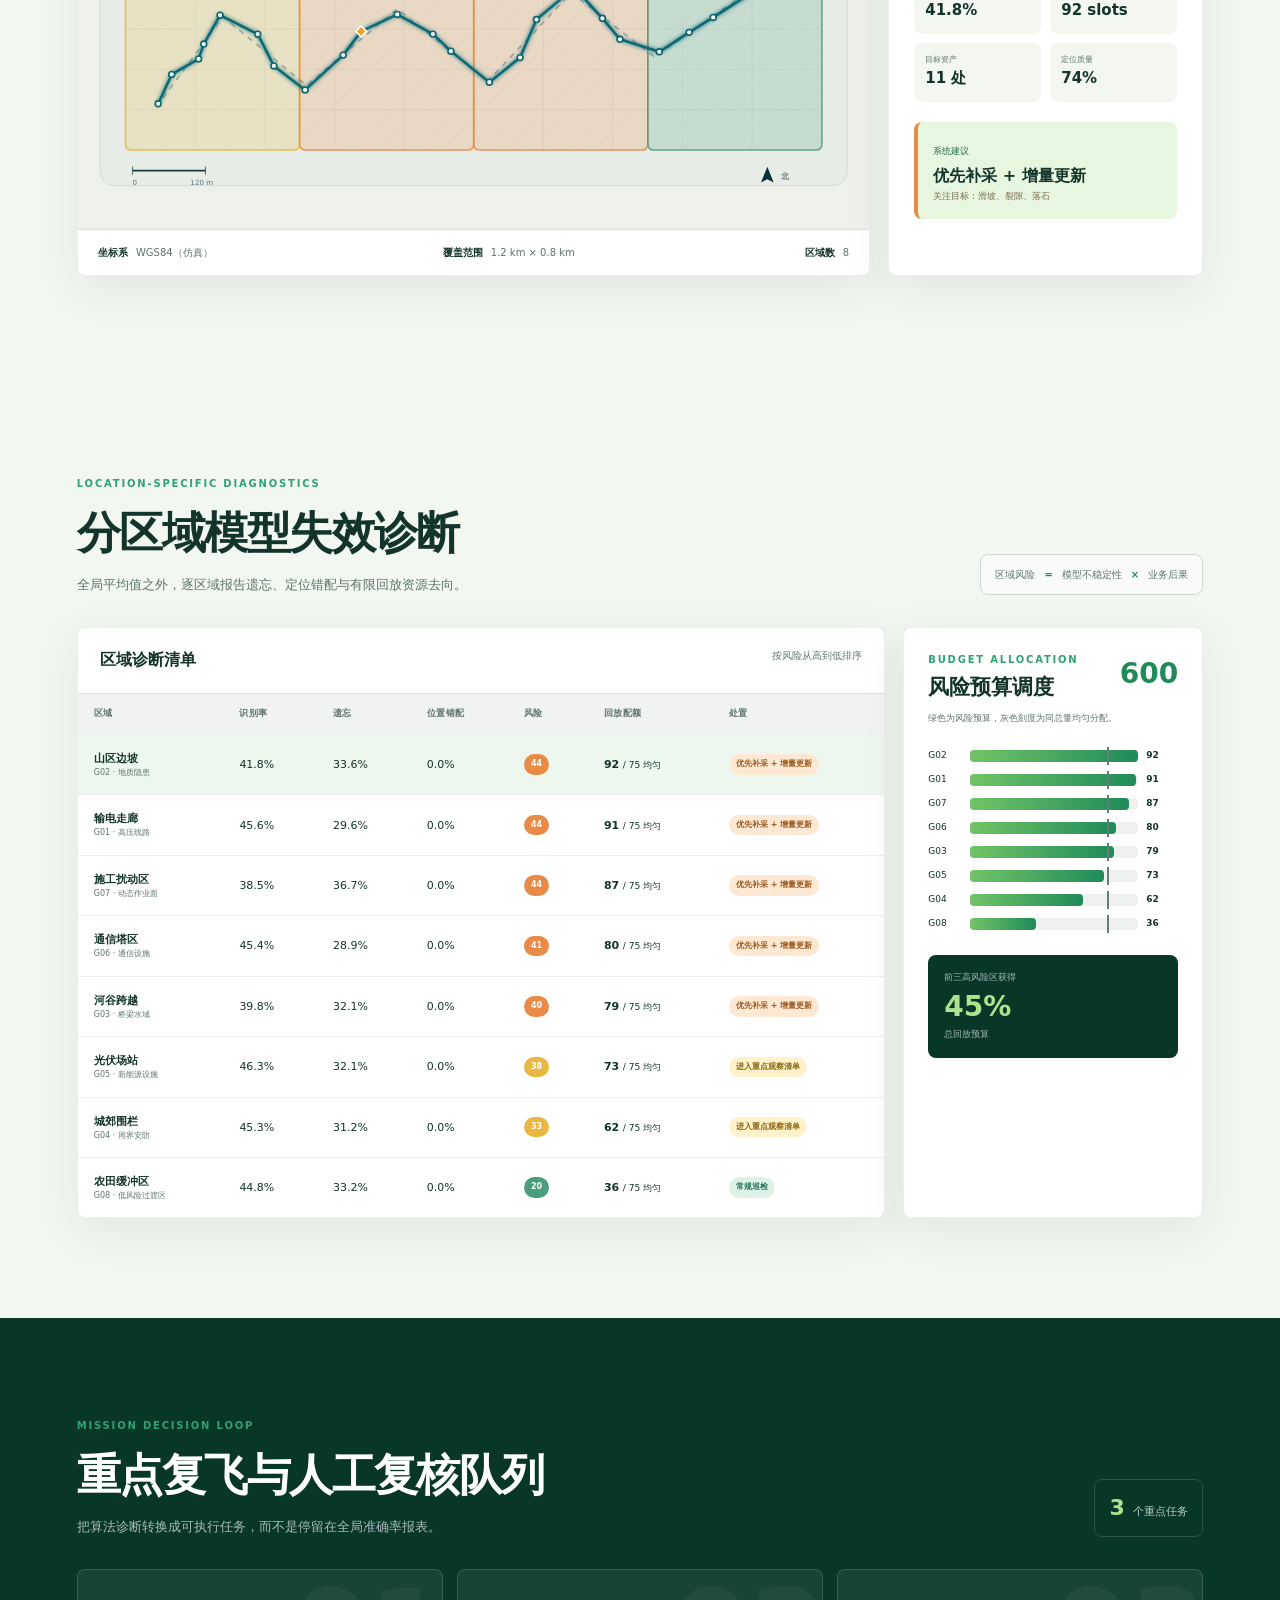
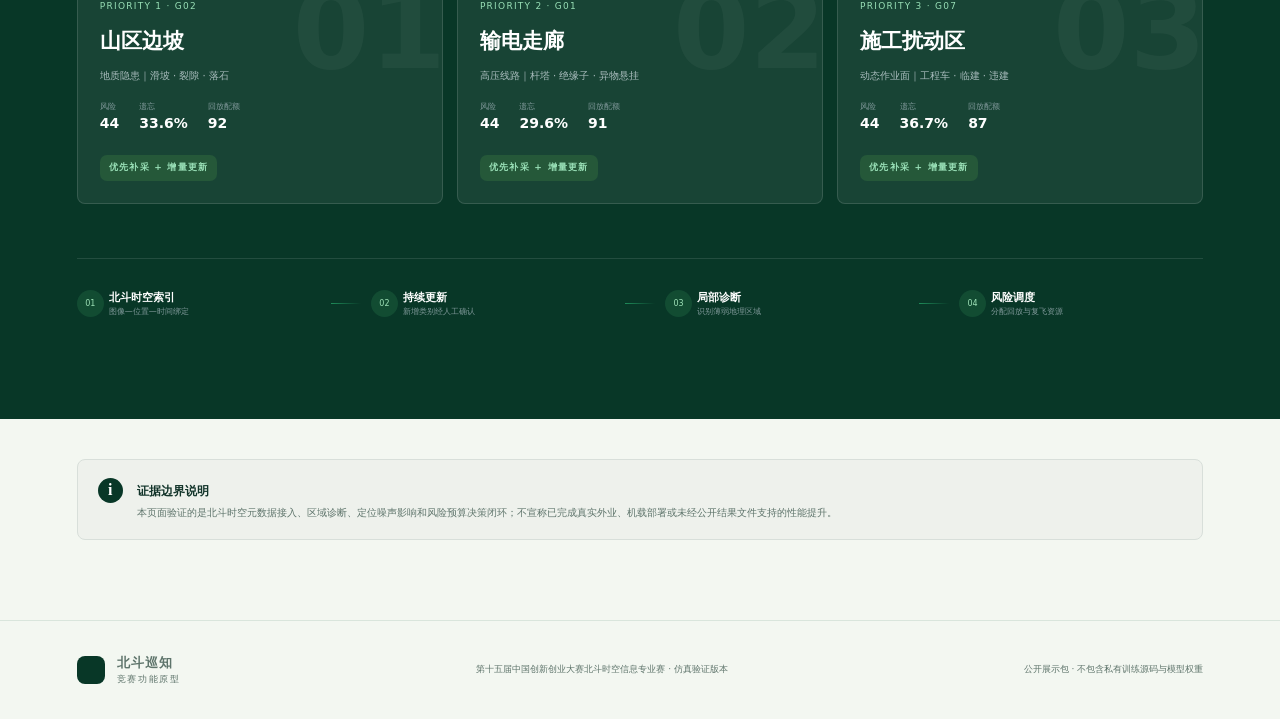
==== commit 82690b36: "同步可运行绿色前端和正式结果数据" ====
--- a/frontend/index.html
+++ b/frontend/index.html
@@ -8,9 +8,10 @@
     <link rel="stylesheet" href="./styles.css" />
   </head>
   <body>
-    <div class="prototype-ribbon">
+    <div class="prototype-ribbon" id="prototypeRibbon">
       <span class="pulse-dot"></span>
-      竞赛功能原型 · 仿真数据 · 非现场部署结果
+      <span id="evidenceStatusText">竞赛功能原型 · 仿真数据 · 非现场部署结果</span>
+      <a href="./dashboard.html">查看公开结果</a>
     </div>
 
     <header class="site-header">
@@ -41,10 +42,10 @@
       <section class="hero" id="overview">
         <div class="hero-copy">
           <div class="eyebrow"><span>北斗时空信息 × 低空巡检 × 持续学习</span></div>
-          <h1>让模型失效，<br /><em>在地图上被看见。</em></h1>
+          <h1>北斗时空索引，<br /><em>定位模型局部失效。</em></h1>
           <p>
-            将每次航拍观测绑定北斗时间与位置，按区域诊断识别退化，依据
-            <strong>模型不稳定性 × 区域业务后果</strong>分配有限回放预算，并生成重点复飞与人工复核清单。
+            将航拍观测绑定北斗时间、位置与区域网格，持续追踪识别退化位置，依据
+            <strong>模型不稳定性 × 区域业务后果</strong>调度有限回放预算，并输出重点复飞与人工复核任务。
           </p>
           <div class="hero-actions">
             <a class="button button-primary" href="#risk-map">查看巡检态势</a>
@@ -84,7 +85,7 @@
               <output id="budgetValue">240 slots</output>
             </span>
             <input id="budgetRange" type="range" min="80" max="480" step="8" value="240" />
-            <small>固定总量，仅改变区域间配额</small>
+            <small id="budgetControlHint">固定总量，仅改变区域间配额</small>
           </label>
 
           <fieldset class="preset-group">
@@ -95,7 +96,7 @@
           </fieldset>
 
           <div class="data-contract">
-            <span>数据字段已接入</span>
+            <span id="resultSourceHint">当前读取：公开结果契约</span>
             <div>
               <code>timestamp</code><code>latitude</code><code>longitude</code>
               <code>location_id</code><code>position_quality</code><code>target_class</code>
@@ -232,7 +233,7 @@
               <div><span class="section-kicker">BUDGET ALLOCATION</span><h3>风险预算调度</h3></div>
               <strong id="budgetTotal">240</strong>
             </div>
-            <p>橙色为风险预算，灰色刻度为同总量均匀分配。</p>
+            <p>绿色为风险预算，灰色刻度为同总量均匀分配。</p>
             <div class="budget-bars" id="budgetBars"></div>
             <div class="budget-summary">
               <span>前三高风险区获得</span>
@@ -268,7 +269,7 @@
         <div class="integrity-icon">i</div>
         <div>
           <b>证据边界说明</b>
-          <p>本页面验证的是时空元数据接入、区域诊断、定位噪声影响和风险预算决策闭环；不宣称已完成机载部署、因果表征解耦或真实北斗巡检性能提升。</p>
+          <p>本页面验证的是北斗时空元数据接入、区域诊断、定位噪声影响和风险预算决策闭环；不宣称已完成真实外业、机载部署或未经公开结果文件支持的性能提升。</p>
         </div>
       </section>
     </main>
@@ -276,11 +277,10 @@
     <footer>
       <div class="brand footer-brand"><span class="brand-mark"></span><span><strong>北斗巡知</strong><small>竞赛功能原型</small></span></div>
       <p>第十五届中国创新创业大赛北斗时空信息专业赛 · 仿真验证版本</p>
-      <span>Built on Avalanche / RBCL research assets</span>
+      <span>公开展示包 · 不包含私有训练源码与模型权重</span>
     </footer>
 
     <div class="toast" id="toast" role="status" aria-live="polite"></div>
-    <script type="module" src="./app.mjs"></script>
+    <script type="module" src="./app.js"></script>
   </body>
 </html>
-
--- a/frontend/styles.css
+++ b/frontend/styles.css
@@ -1,28 +1,26 @@
 :root {
-  --ink: #102b32;
-  --muted: #60767b;
-  --paper: #f5f6f1;
+  --ink: #12342a;
+  --muted: #5e746b;
+  --paper: #f3f7f1;
   --card: #ffffff;
-  --navy: #07313a;
-  --navy-2: #0b4651;
-  --cyan: #29aeb8;
-  --cyan-soft: #d9f1ef;
-  --amber: #e8a32d;
-  --amber-soft: #fff1d2;
+  --navy: #083727;
+  --navy-2: #0e563b;
+  --cyan: #2fa36f;
+  --cyan-soft: #ddf1e6;
+  --amber: #53ad48;
+  --amber-soft: #e7f6df;
   --red: #d85f4a;
-  --green: #2b8b6f;
-  --line: #dfe5e1;
-  --shadow: 0 18px 60px rgba(16, 43, 50, 0.11);
-  --radius: 20px;
+  --green: #1f8b59;
+  --line: #d9e5dc;
+  --shadow: 0 16px 42px rgba(18, 52, 42, 0.1);
+  --radius: 8px;
 }
 
 * { box-sizing: border-box; }
 html { scroll-behavior: smooth; }
 body {
   margin: 0;
-  background:
-    radial-gradient(circle at 10% -10%, rgba(41, 174, 184, 0.12), transparent 30rem),
-    var(--paper);
+  background: linear-gradient(180deg, #eef6ef 0, var(--paper) 360px);
   color: var(--ink);
   font-family: Inter, "PingFang SC", "Microsoft YaHei", system-ui, sans-serif;
   line-height: 1.55;
@@ -38,16 +36,19 @@
   gap: 8px;
   min-height: 32px;
   padding: 6px 18px;
-  background: var(--amber-soft);
-  border-bottom: 1px solid rgba(232, 163, 45, 0.34);
-  color: #80570e;
+  background: #e3f4e8;
+  border-bottom: 1px solid rgba(47, 163, 111, 0.24);
+  color: #1b6843;
   font-size: 12px;
   font-weight: 700;
   letter-spacing: 0.08em;
 }
+.prototype-ribbon a { color: #0b5638; text-decoration: underline; text-underline-offset: 3px; }
+.prototype-ribbon[data-status="prediction_backed"] { background: #d6f0df; color: #0b5638; }
+.prototype-ribbon[data-status="position_only"] { background: #eef5dd; color: #526b18; }
 .pulse-dot, .live-dot {
-  width: 8px; height: 8px; border-radius: 50%; background: var(--amber);
-  box-shadow: 0 0 0 5px rgba(232, 163, 45, 0.16);
+  width: 8px; height: 8px; border-radius: 50%; background: var(--green);
+  box-shadow: 0 0 0 5px rgba(31, 139, 89, 0.14);
 }
 
 .site-header {
@@ -67,25 +68,25 @@
 .brand { display: inline-flex; align-items: center; gap: 12px; }
 .brand-mark {
   display: grid; place-items: center; width: 42px; height: 42px;
-  border-radius: 13px; background: var(--navy); color: #fff;
-  box-shadow: 0 10px 24px rgba(7, 49, 58, 0.2);
+  border-radius: 8px; background: var(--navy); color: #fff;
+  box-shadow: 0 10px 24px rgba(8, 55, 39, 0.18);
 }
 .brand-mark svg { width: 25px; fill: none; stroke: currentColor; stroke-width: 2; }
 .brand strong { display: block; font-size: 19px; letter-spacing: 0.08em; }
 .brand small { display: block; color: var(--muted); font-size: 9px; letter-spacing: 0.18em; }
 nav { display: flex; gap: 30px; color: #496268; font-size: 14px; font-weight: 650; }
 nav a { position: relative; padding: 26px 0; }
-nav a::after { content: ""; position: absolute; left: 50%; right: 50%; bottom: 18px; height: 2px; background: var(--amber); transition: .22s; }
+nav a::after { content: ""; position: absolute; left: 50%; right: 50%; bottom: 18px; height: 2px; background: var(--green); transition: .22s; }
 nav a:hover::after { left: 0; right: 0; }
 
 .button {
   display: inline-flex; align-items: center; justify-content: center;
   min-height: 44px; padding: 0 20px; border: 1px solid transparent;
-  border-radius: 12px; cursor: pointer; font-weight: 750; transition: transform .18s, box-shadow .18s, background .18s;
+  border-radius: 8px; cursor: pointer; font-weight: 750; transition: transform .18s, box-shadow .18s, background .18s;
 }
 .button:hover { transform: translateY(-1px); }
-.button-primary { background: var(--amber); color: #1f2c2f; box-shadow: 0 10px 24px rgba(232, 163, 45, 0.22); }
-.button-primary:hover { background: #f1b13f; box-shadow: 0 13px 30px rgba(232, 163, 45, 0.28); }
+.button-primary { background: var(--green); color: #fff; box-shadow: 0 10px 24px rgba(31, 139, 89, 0.22); }
+.button-primary:hover { background: #257f55; box-shadow: 0 13px 30px rgba(31, 139, 89, 0.28); }
 .button-ghost { border-color: rgba(255,255,255,.28); background: rgba(255,255,255,.08); color: white; }
 
 main { overflow: hidden; }
@@ -97,19 +98,17 @@
   align-items: center;
   gap: clamp(44px, 7vw, 104px);
   background:
-    linear-gradient(90deg, rgba(7,49,58,.98) 0%, rgba(7,49,58,.94) 52%, rgba(7,49,58,.76) 100%),
+    linear-gradient(90deg, rgba(8,55,39,.98) 0%, rgba(8,55,39,.94) 54%, rgba(14,86,59,.84) 100%),
     repeating-linear-gradient(90deg, transparent 0 79px, rgba(255,255,255,.04) 80px),
     var(--navy);
   color: white;
   position: relative;
 }
-.hero::before, .hero::after { content: ""; position: absolute; border-radius: 50%; pointer-events: none; }
-.hero::before { width: 420px; height: 420px; right: -160px; top: -180px; border: 1px solid rgba(41,174,184,.35); box-shadow: 0 0 0 58px rgba(41,174,184,.04), 0 0 0 118px rgba(41,174,184,.025); }
-.hero::after { width: 10px; height: 10px; left: 54%; top: 23%; background: var(--amber); box-shadow: 0 0 0 9px rgba(232,163,45,.15); }
+.hero::before, .hero::after { content: none; }
 .hero-copy { max-width: 780px; position: relative; z-index: 2; }
-.eyebrow { display: inline-flex; padding: 7px 11px; border: 1px solid rgba(255,255,255,.16); border-radius: 8px; color: #8dd7d9; font-size: 12px; letter-spacing: .08em; background: rgba(255,255,255,.04); }
+.eyebrow { display: inline-flex; padding: 7px 11px; border: 1px solid rgba(255,255,255,.16); border-radius: 8px; color: #9be0bd; font-size: 12px; letter-spacing: .08em; background: rgba(255,255,255,.04); }
 .hero h1 { margin: 24px 0 22px; font-size: clamp(46px, 6vw, 78px); line-height: 1.06; letter-spacing: -.045em; }
-.hero h1 em { color: var(--amber); font-style: normal; }
+.hero h1 em { color: #aee28e; font-style: normal; }
 .hero-copy > p { max-width: 680px; color: #c6d6d6; font-size: 17px; line-height: 1.9; }
 .hero-copy > p strong { color: white; }
 .hero-actions { display: flex; gap: 12px; margin-top: 34px; }
@@ -118,38 +117,39 @@
 .system-proof li { color: #d6e2e1; padding: 6px 10px; border-radius: 999px; background: rgba(255,255,255,.07); }
 
 .control-deck {
-  position: relative; z-index: 2; padding: 28px; border: 1px solid rgba(255,255,255,.16); border-radius: 24px;
+  position: relative; z-index: 2; padding: 28px; border: 1px solid rgba(255,255,255,.16); border-radius: 8px;
   background: linear-gradient(145deg, rgba(255,255,255,.12), rgba(255,255,255,.055));
   box-shadow: 0 30px 70px rgba(0,0,0,.22); backdrop-filter: blur(18px);
 }
 .deck-header { display: flex; justify-content: space-between; gap: 20px; align-items: flex-start; margin-bottom: 30px; }
 .section-kicker { display: block; color: var(--cyan); font-size: 10px; font-weight: 850; letter-spacing: .18em; }
 .deck-header h2 { margin: 6px 0 0; font-size: 22px; }
-.status-chip { display: inline-flex; align-items: center; gap: 7px; padding: 7px 10px; border-radius: 999px; background: rgba(43,139,111,.18); color: #91dfc6; font-size: 11px; white-space: nowrap; }
+.status-chip { display: inline-flex; align-items: center; gap: 7px; padding: 7px 10px; border-radius: 999px; background: rgba(66,167,104,.2); color: #9ee1b7; font-size: 11px; white-space: nowrap; }
 .status-chip i { width: 7px; height: 7px; border-radius: 50%; background: #69d6b4; }
 .range-control { display: block; margin: 24px 0; }
 .range-control > span { display: flex; justify-content: space-between; align-items: center; margin-bottom: 10px; }
 .range-control b { font-size: 13px; }
-.range-control output { color: var(--amber); font-size: 13px; font-weight: 800; }
+.range-control output { color: #b4e88c; font-size: 13px; font-weight: 800; }
 .range-control small { display: block; color: #93aaab; font-size: 10px; margin-top: 6px; }
-input[type="range"] { width: 100%; accent-color: var(--amber); cursor: pointer; }
+input[type="range"] { width: 100%; accent-color: var(--green); cursor: pointer; }
+input[type="range"]:disabled { cursor: not-allowed; opacity: .5; }
 .preset-group { border: 0; padding: 0; margin: 28px 0; }
 .preset-group legend { margin-bottom: 10px; color: #93aaab; font-size: 11px; }
-.preset-group button { padding: 7px 12px; border: 1px solid rgba(255,255,255,.15); border-radius: 9px; background: transparent; color: #bcd0d0; font-size: 11px; cursor: pointer; margin-right: 6px; }
-.preset-group button.active { border-color: rgba(232,163,45,.65); background: rgba(232,163,45,.15); color: #ffd78c; }
+.preset-group button { padding: 7px 12px; border: 1px solid rgba(255,255,255,.15); border-radius: 8px; background: transparent; color: #bcd0d0; font-size: 11px; cursor: pointer; margin-right: 6px; }
+.preset-group button.active { border-color: rgba(116,202,95,.7); background: rgba(85,173,72,.18); color: #c7f5a6; }
 .data-contract { padding-top: 20px; border-top: 1px solid rgba(255,255,255,.11); }
 .data-contract > span { color: #93aaab; font-size: 11px; }
 .data-contract div { display: flex; flex-wrap: wrap; gap: 6px; margin-top: 10px; }
 .data-contract code { padding: 4px 7px; border-radius: 6px; background: rgba(0,0,0,.18); color: #acdfe0; font-size: 9px; }
 
 .metric-grid { display: grid; grid-template-columns: repeat(4, 1fr); gap: 16px; padding: 0 clamp(24px, 6vw, 96px); margin-top: -38px; position: relative; z-index: 5; }
-.metric-card { min-height: 156px; padding: 24px; background: var(--card); border: 1px solid rgba(16,43,50,.07); border-radius: 17px; box-shadow: var(--shadow); }
+.metric-card { min-height: 156px; padding: 24px; background: var(--card); border: 1px solid rgba(18,52,42,.08); border-radius: 8px; box-shadow: var(--shadow); }
 .metric-card > span { display: block; margin: 14px 0 2px; color: var(--muted); font-size: 12px; }
 .metric-card > strong { display: block; font-size: 28px; line-height: 1.25; letter-spacing: -.02em; }
 .metric-card > small { color: #8b9c9e; font-size: 10px; }
-.metric-icon { display: grid; place-items: center; width: 31px; height: 31px; border-radius: 9px; font-size: 9px; font-weight: 900; }
+.metric-icon { display: grid; place-items: center; width: 31px; height: 31px; border-radius: 8px; font-size: 9px; font-weight: 900; }
 .metric-icon.cyan { background: var(--cyan-soft); color: #14777f; }
-.metric-icon.amber { background: var(--amber-soft); color: #90610e; }
+.metric-icon.amber { background: var(--amber-soft); color: #237144; }
 .metric-icon.green { background: #dff2e8; color: #27745e; }
 .metric-icon.red { background: #f9dfda; color: #a33e2d; }
 .alert-card { border-top: 3px solid var(--red); }
@@ -194,19 +194,19 @@
 .factor-list > div { display: grid; grid-template-columns: 82px 1fr 40px; align-items: center; gap: 8px; font-size: 9px; }
 .factor-list > div > span { color: var(--muted); }
 .factor-list > div > div { height: 6px; border-radius: 999px; background: #edf0ec; overflow: hidden; }
-.factor-list i { display: block; width: 0; height: 100%; border-radius: inherit; background: linear-gradient(90deg, var(--cyan), var(--amber)); transition: width .3s; }
+.factor-list i { display: block; width: 0; height: 100%; border-radius: inherit; background: linear-gradient(90deg, #2fa36f, #85c65b); transition: width .3s; }
 .factor-list b { text-align: right; font-size: 9px; }
 .detail-stats { display: grid; grid-template-columns: 1fr 1fr; gap: 9px; margin: 20px 0; }
-.detail-stats > div { padding: 11px; border-radius: 10px; background: #f4f6f2; }
+.detail-stats > div { padding: 11px; border-radius: 8px; background: #f4f6f2; }
 .detail-stats span { display: block; color: var(--muted); font-size: 8px; }
 .detail-stats strong { font-size: 15px; }
-.action-box { padding: 15px; border-radius: 12px; background: var(--amber-soft); border-left: 4px solid var(--amber); }
-.action-box > span { color: #8a661f; font-size: 9px; }
+.action-box { padding: 15px; border-radius: 8px; background: var(--amber-soft); border-left: 4px solid var(--green); }
+.action-box > span { color: #246b41; font-size: 9px; }
 .action-box strong { display: block; margin: 2px 0; }
 .action-box p { margin: 0; color: #7b6b4f; font-size: 9px; }
 
-.formula-chip { display: flex; align-items: center; gap: 9px; padding: 12px 14px; border: 1px solid #cfdad5; border-radius: 12px; background: rgba(255,255,255,.6); color: var(--muted); font-size: 10px; }
-.formula-chip b { color: var(--amber); }
+.formula-chip { display: flex; align-items: center; gap: 9px; padding: 12px 14px; border: 1px solid #cfdad5; border-radius: 8px; background: rgba(255,255,255,.6); color: var(--muted); font-size: 10px; }
+.formula-chip b { color: var(--green); }
 .diagnostic-layout { display: grid; grid-template-columns: minmax(0, 1.5fr) minmax(300px, .5fr); gap: 18px; }
 .table-card { overflow: hidden; }
 .table-toolbar { display: flex; justify-content: space-between; padding: 20px 22px; border-bottom: 1px solid var(--line); }
@@ -216,7 +216,7 @@
 th { padding: 13px 16px; background: #f0f3ef; color: var(--muted); font-size: 9px; text-align: left; letter-spacing: .04em; }
 td { padding: 15px 16px; border-top: 1px solid #edf0ec; }
 tbody tr { cursor: pointer; transition: background .15s; }
-tbody tr:hover, tbody tr.selected { background: #fbf4e4; }
+tbody tr:hover, tbody tr.selected { background: #edf7ed; }
 .region-cell strong, .region-cell small { display: block; }
 .region-cell small { color: var(--muted); font-size: 8px; }
 .risk-pill, .action-pill { display: inline-flex; padding: 4px 7px; border-radius: 999px; font-size: 8px; font-weight: 800; }
@@ -229,39 +229,39 @@
 .budget-card { padding: 24px; }
 .budget-heading { display: flex; justify-content: space-between; align-items: flex-start; }
 .budget-heading h3 { margin: 3px 0 0; font-size: 21px; }
-.budget-heading > strong { color: var(--amber); font-size: 28px; }
+.budget-heading > strong { color: var(--green); font-size: 28px; }
 .budget-card > p { color: var(--muted); font-size: 9px; }
 .budget-bars { display: grid; gap: 10px; margin-top: 23px; }
 .budget-row { display: grid; grid-template-columns: 34px 1fr 32px; gap: 8px; align-items: center; font-size: 9px; }
 .budget-track { height: 12px; border-radius: 4px; background: #eef1ed; position: relative; overflow: visible; }
-.budget-fill { display: block; height: 100%; border-radius: inherit; background: linear-gradient(90deg, #f5c45d, var(--amber)); transition: width .3s; }
+.budget-fill { display: block; height: 100%; border-radius: inherit; background: linear-gradient(90deg, #72c467, var(--green)); transition: width .3s; }
 .uniform-marker { position: absolute; top: -3px; bottom: -3px; width: 2px; background: #667b7f; }
-.budget-summary { margin-top: 24px; padding: 16px; border-radius: 13px; background: var(--navy); color: white; }
+.budget-summary { margin-top: 24px; padding: 16px; border-radius: 8px; background: var(--navy); color: white; }
 .budget-summary span, .budget-summary small { display: block; color: #a8babb; font-size: 9px; }
-.budget-summary strong { font-size: 28px; color: #ffcd70; }
+.budget-summary strong { font-size: 28px; color: #aee28e; }
 
 .reflight-section { background: var(--navy); color: white; }
 .section-heading.inverse p { color: #a9bcbd; }
-.mission-count { padding: 11px 14px; border: 1px solid rgba(255,255,255,.14); border-radius: 11px; color: #b9cccd; font-size: 11px; }
-.mission-count b { color: var(--amber); font-size: 22px; margin-right: 5px; }
+.mission-count { padding: 11px 14px; border: 1px solid rgba(255,255,255,.14); border-radius: 8px; color: #b9cccd; font-size: 11px; }
+.mission-count b { color: #aee28e; font-size: 22px; margin-right: 5px; }
 .mission-grid { display: grid; grid-template-columns: repeat(3, 1fr); gap: 14px; }
-.mission-card { position: relative; padding: 22px; min-height: 200px; border-radius: 17px; border: 1px solid rgba(255,255,255,.13); background: rgba(255,255,255,.065); overflow: hidden; }
+.mission-card { position: relative; padding: 22px; min-height: 200px; border-radius: 8px; border: 1px solid rgba(255,255,255,.13); background: rgba(255,255,255,.065); overflow: hidden; }
 .mission-card::after { content: attr(data-rank); position: absolute; right: -4px; top: -25px; color: rgba(255,255,255,.045); font-size: 110px; font-weight: 900; }
-.mission-card > span { color: #7fc8cc; font-size: 9px; letter-spacing: .14em; }
+.mission-card > span { color: #98dfb6; font-size: 9px; letter-spacing: .14em; }
 .mission-card h3 { margin: 8px 0 3px; font-size: 21px; }
 .mission-card p { color: #a9bcbd; font-size: 10px; }
 .mission-meta { display: flex; gap: 20px; margin: 18px 0; }
 .mission-meta span { color: #81999b; font-size: 8px; }
 .mission-meta strong { display: block; color: white; font-size: 14px; }
-.mission-action { display: inline-flex; padding: 6px 9px; border-radius: 7px; background: rgba(232,163,45,.16); color: #ffd587; font-size: 9px; font-weight: 750; }
+.mission-action { display: inline-flex; padding: 6px 9px; border-radius: 7px; background: rgba(94,177,79,.18); color: #c9f2a7; font-size: 9px; font-weight: 750; }
 .loop-strip { display: grid; grid-template-columns: 1fr 30px 1fr 30px 1fr 30px 1fr; align-items: center; gap: 10px; margin-top: 54px; padding-top: 30px; border-top: 1px solid rgba(255,255,255,.11); }
 .loop-strip div { display: grid; grid-template-columns: 32px 1fr; align-items: center; }
-.loop-strip div span { grid-row: 1 / 3; display: grid; place-items: center; width: 27px; height: 27px; border-radius: 50%; background: rgba(41,174,184,.16); color: #91d8da; font-size: 8px; }
+.loop-strip div span { grid-row: 1 / 3; display: grid; place-items: center; width: 27px; height: 27px; border-radius: 50%; background: rgba(67,172,103,.18); color: #9ee1b7; font-size: 8px; }
 .loop-strip b { font-size: 11px; }
 .loop-strip small { color: #80999a; font-size: 8px; }
-.loop-strip > i { height: 1px; background: linear-gradient(90deg, var(--cyan), transparent); }
-
-.integrity-note { display: flex; align-items: flex-start; gap: 14px; margin: 40px clamp(24px, 6vw, 96px) 80px; padding: 18px 20px; border: 1px solid #d8dfda; border-radius: 14px; background: #eef1ec; }
+.loop-strip > i { height: 1px; background: linear-gradient(90deg, var(--green), transparent); }
+
+.integrity-note { display: flex; align-items: flex-start; gap: 14px; margin: 40px clamp(24px, 6vw, 96px) 80px; padding: 18px 20px; border: 1px solid #d8dfda; border-radius: 8px; background: #eef1ec; }
 .integrity-icon { display: grid; place-items: center; width: 25px; height: 25px; flex: 0 0 auto; border-radius: 50%; background: var(--navy); color: white; font-family: Georgia, serif; font-weight: bold; }
 .integrity-note b { font-size: 12px; }
 .integrity-note p { margin: 3px 0 0; color: var(--muted); font-size: 10px; }
@@ -270,7 +270,7 @@
 .footer-brand .brand-mark { width: 28px; height: 28px; box-shadow: none; }
 .footer-brand strong { font-size: 13px; }
 
-.toast { position: fixed; right: 28px; bottom: 28px; z-index: 50; max-width: 340px; padding: 13px 16px; border-radius: 11px; background: var(--navy); color: white; box-shadow: var(--shadow); font-size: 11px; opacity: 0; transform: translateY(14px); pointer-events: none; transition: .25s; }
+.toast { position: fixed; right: 28px; bottom: 28px; z-index: 50; max-width: 340px; padding: 13px 16px; border-radius: 8px; background: var(--navy); color: white; box-shadow: var(--shadow); font-size: 11px; opacity: 0; transform: translateY(14px); pointer-events: none; transition: .25s; }
 .toast.show { opacity: 1; transform: translateY(0); }
 
 @media (max-width: 1050px) {
@@ -299,4 +299,3 @@
   .loop-strip > i { width: 1px; height: 18px; margin-left: 13px; background: linear-gradient(var(--cyan), transparent); }
   footer { flex-direction: column; align-items: flex-start; padding: 28px 20px; }
 }
-
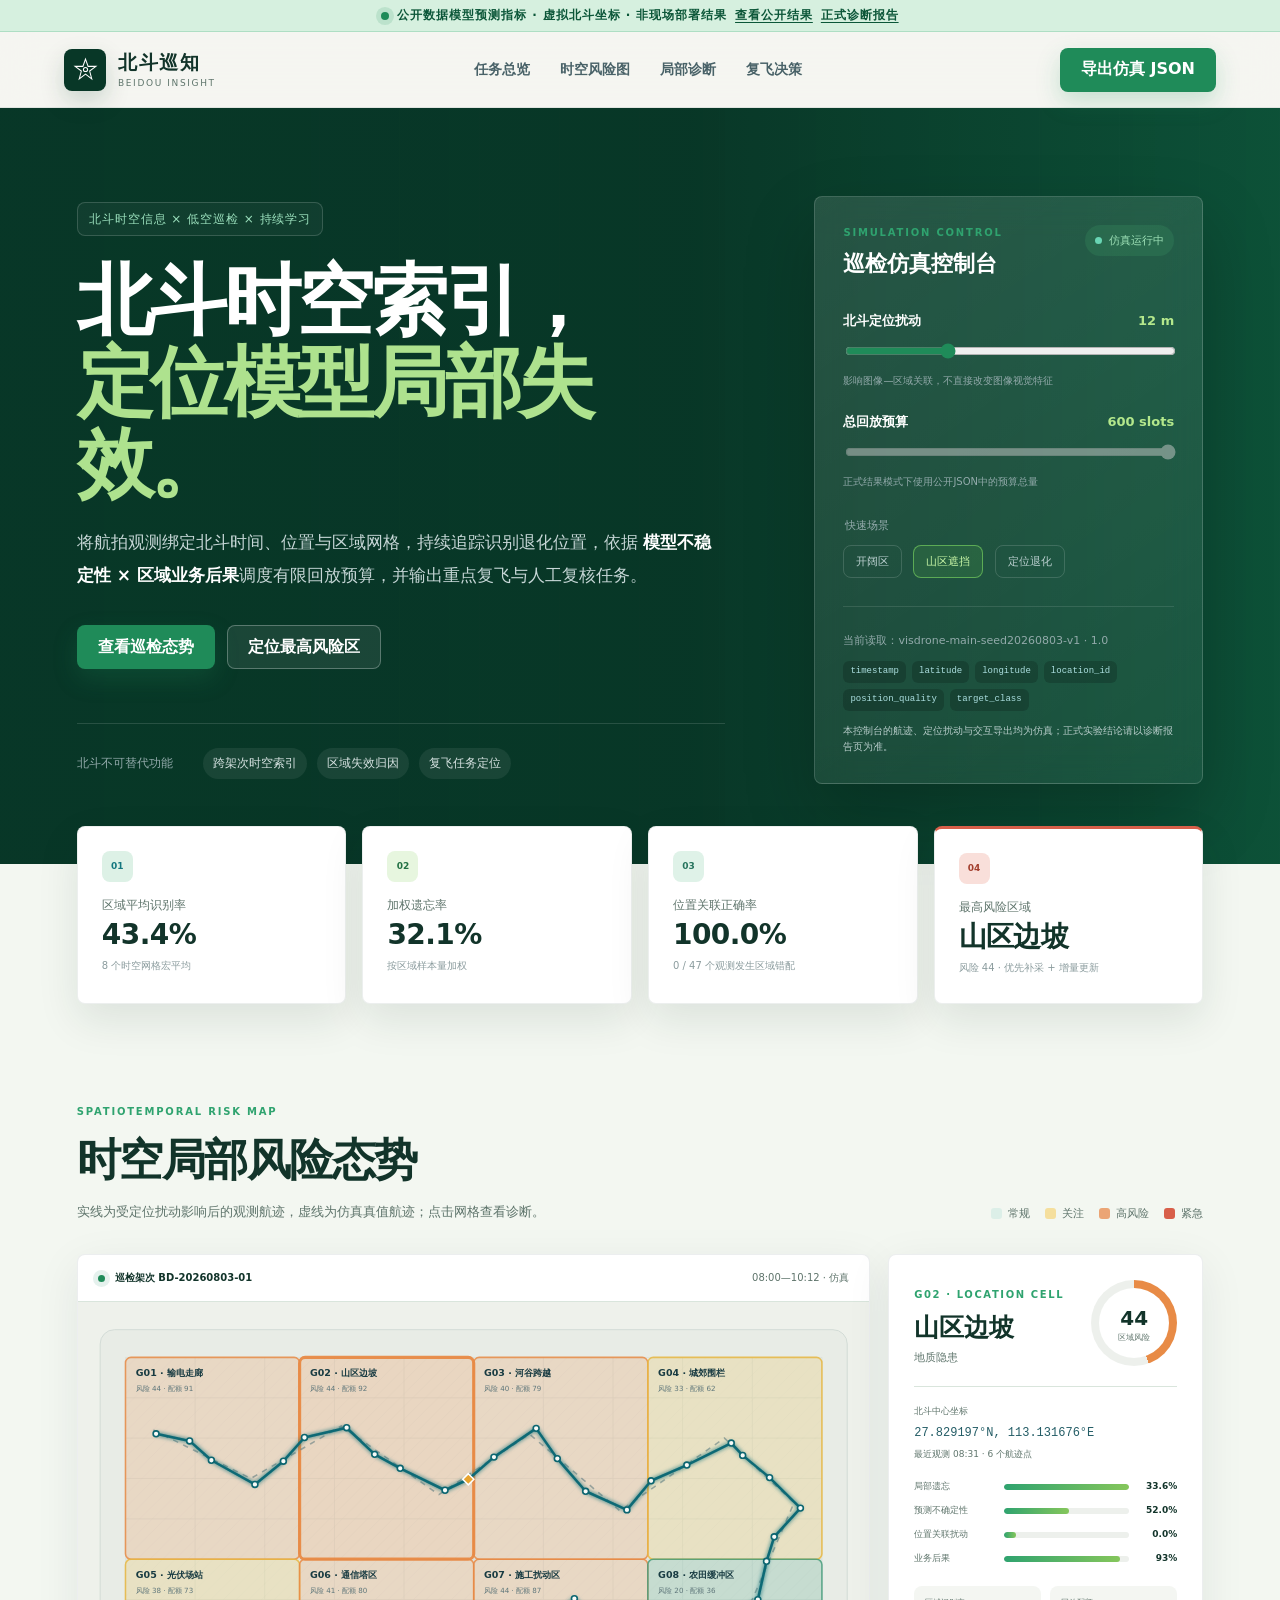
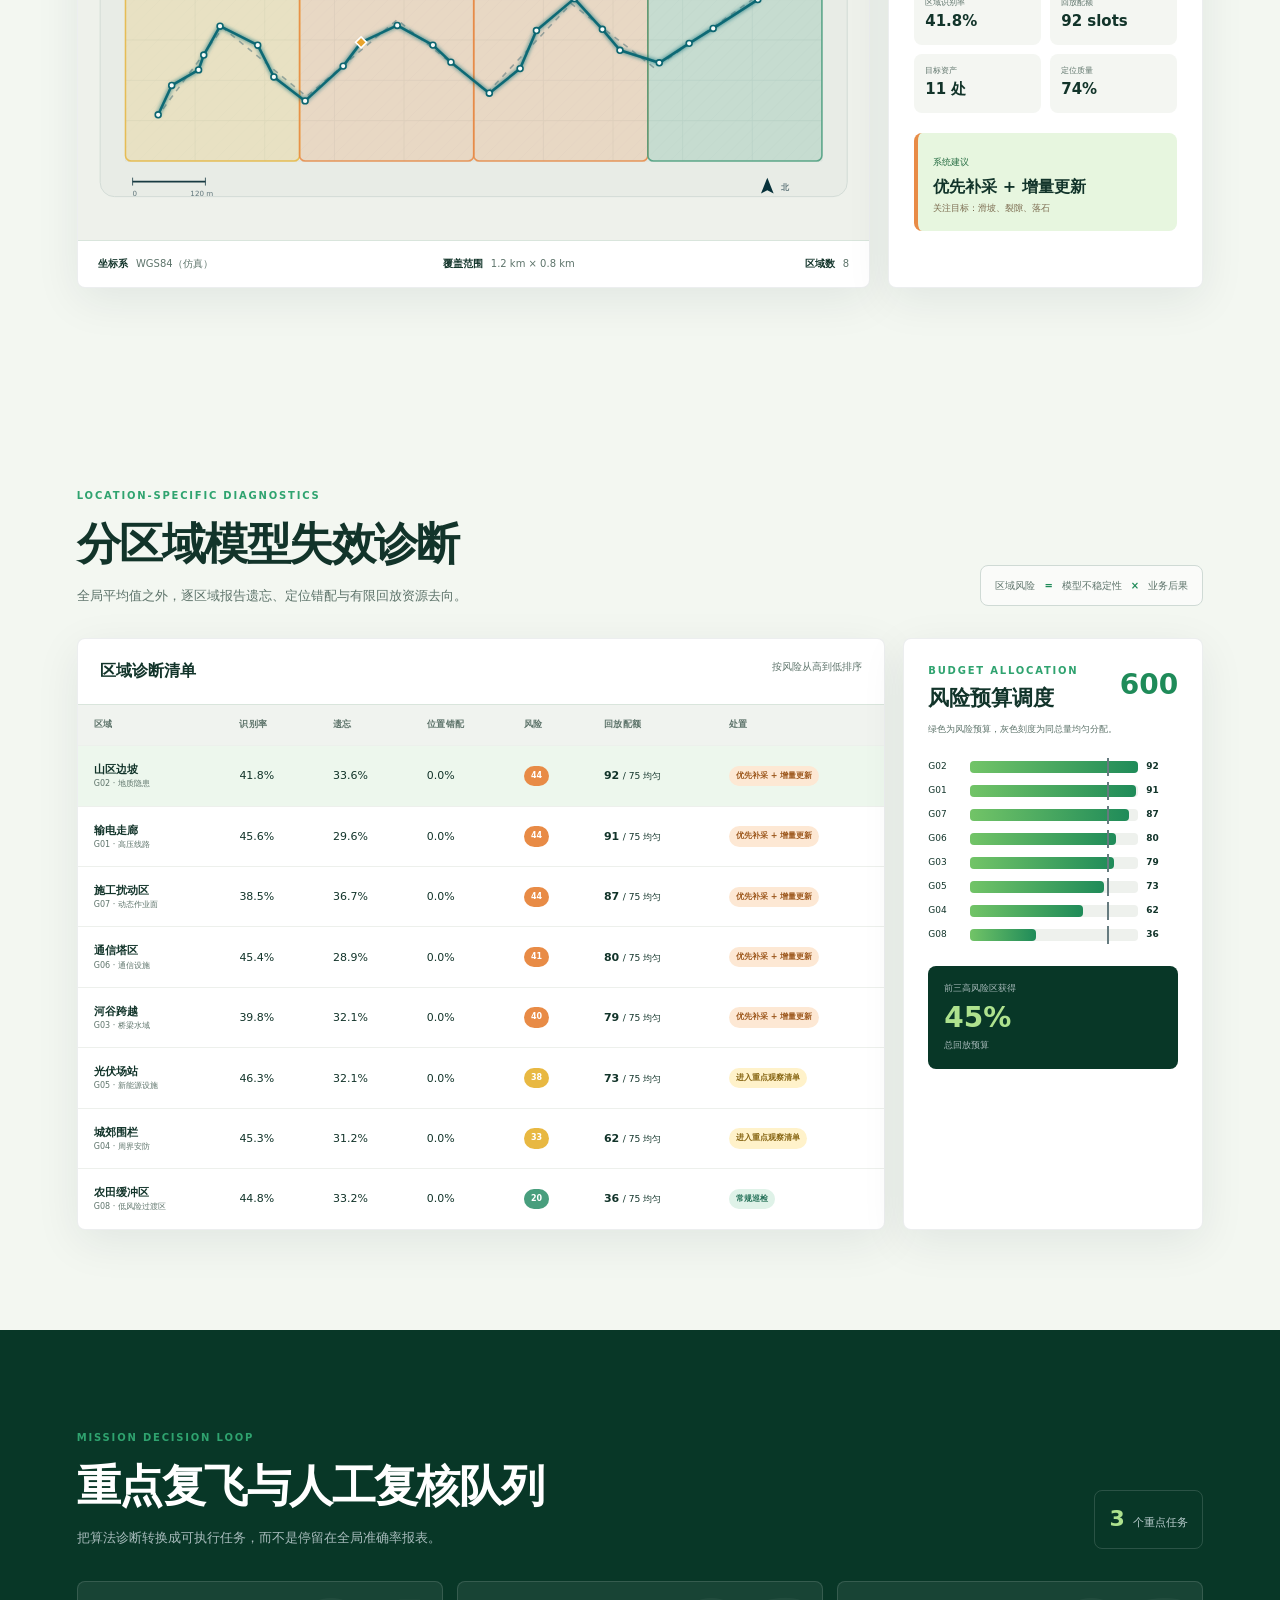
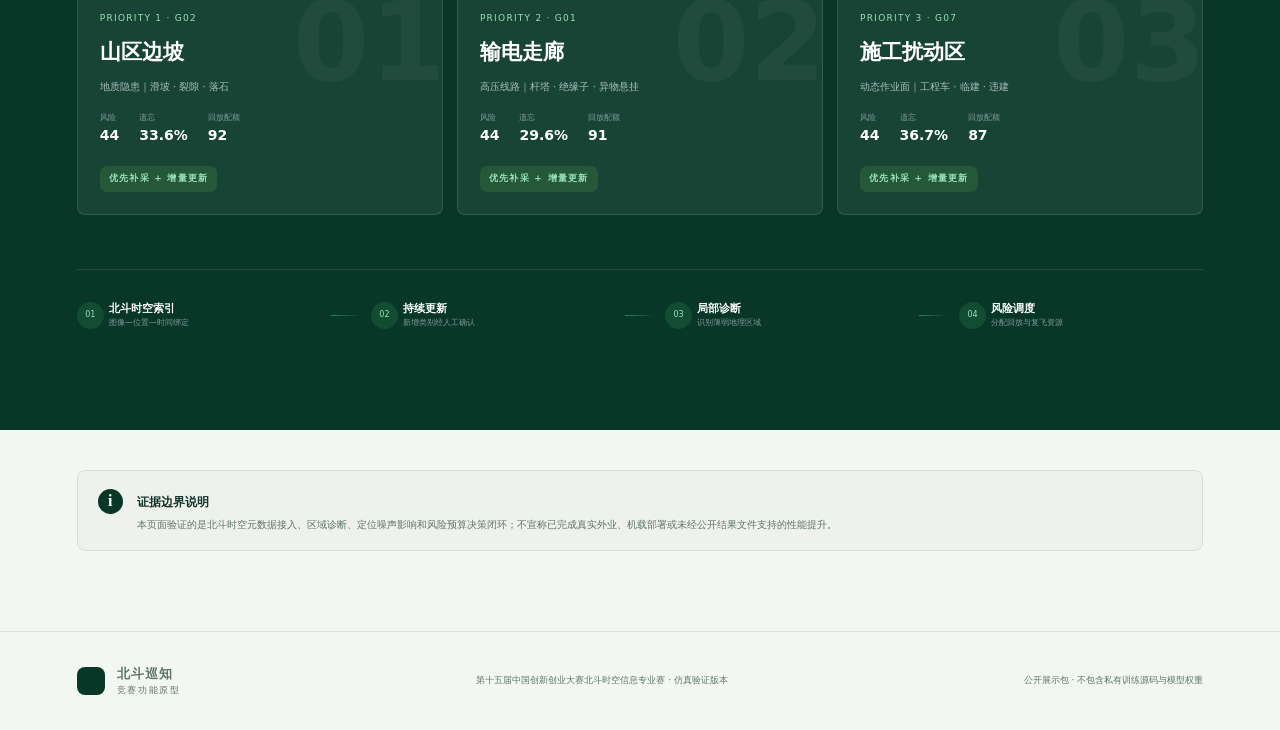
==== commit 22300cc5: "新增正式时空诊断报告" ====
--- a/frontend/index.html
+++ b/frontend/index.html
@@ -5,6 +5,7 @@
     <meta name="viewport" content="width=device-width, initial-scale=1" />
     <meta name="description" content="北斗时空索引驱动的无人机巡检局部风险诊断与复飞决策仿真原型" />
     <title>北斗巡知｜时空风险诊断原型</title>
+    <link rel="icon" href="data:," />
     <link rel="stylesheet" href="./styles.css" />
   </head>
   <body>
@@ -12,6 +13,7 @@
       <span class="pulse-dot"></span>
       <span id="evidenceStatusText">竞赛功能原型 · 仿真数据 · 非现场部署结果</span>
       <a href="./dashboard.html">查看公开结果</a>
+      <a href="./report.html">正式诊断报告</a>
     </div>
 
     <header class="site-header">
@@ -34,7 +36,7 @@
         <a href="#reflight">复飞决策</a>
       </nav>
       <button class="button button-primary" id="exportReport" type="button">
-        导出诊断报告
+        导出仿真 JSON
       </button>
     </header>
 
@@ -67,7 +69,7 @@
               <span class="section-kicker">SIMULATION CONTROL</span>
               <h2>巡检仿真控制台</h2>
             </div>
-            <span class="status-chip"><i></i>任务在线</span>
+            <span class="status-chip"><i></i>仿真运行中</span>
           </div>
 
           <label class="range-control" for="noiseRange">
@@ -101,6 +103,7 @@
               <code>timestamp</code><code>latitude</code><code>longitude</code>
               <code>location_id</code><code>position_quality</code><code>target_class</code>
             </div>
+            <small class="simulation-note">本控制台的航迹、定位扰动与交互导出均为仿真；正式实验结论请以诊断报告页为准。</small>
           </div>
         </aside>
       </section>
--- a/frontend/styles.css
+++ b/frontend/styles.css
@@ -141,6 +141,7 @@
 .data-contract > span { color: #93aaab; font-size: 11px; }
 .data-contract div { display: flex; flex-wrap: wrap; gap: 6px; margin-top: 10px; }
 .data-contract code { padding: 4px 7px; border-radius: 6px; background: rgba(0,0,0,.18); color: #acdfe0; font-size: 9px; }
+.simulation-note { display: block; margin-top: 12px; color: #b8cdca; font-size: 10px; line-height: 1.6; }
 
 .metric-grid { display: grid; grid-template-columns: repeat(4, 1fr); gap: 16px; padding: 0 clamp(24px, 6vw, 96px); margin-top: -38px; position: relative; z-index: 5; }
 .metric-card { min-height: 156px; padding: 24px; background: var(--card); border: 1px solid rgba(18,52,42,.08); border-radius: 8px; box-shadow: var(--shadow); }
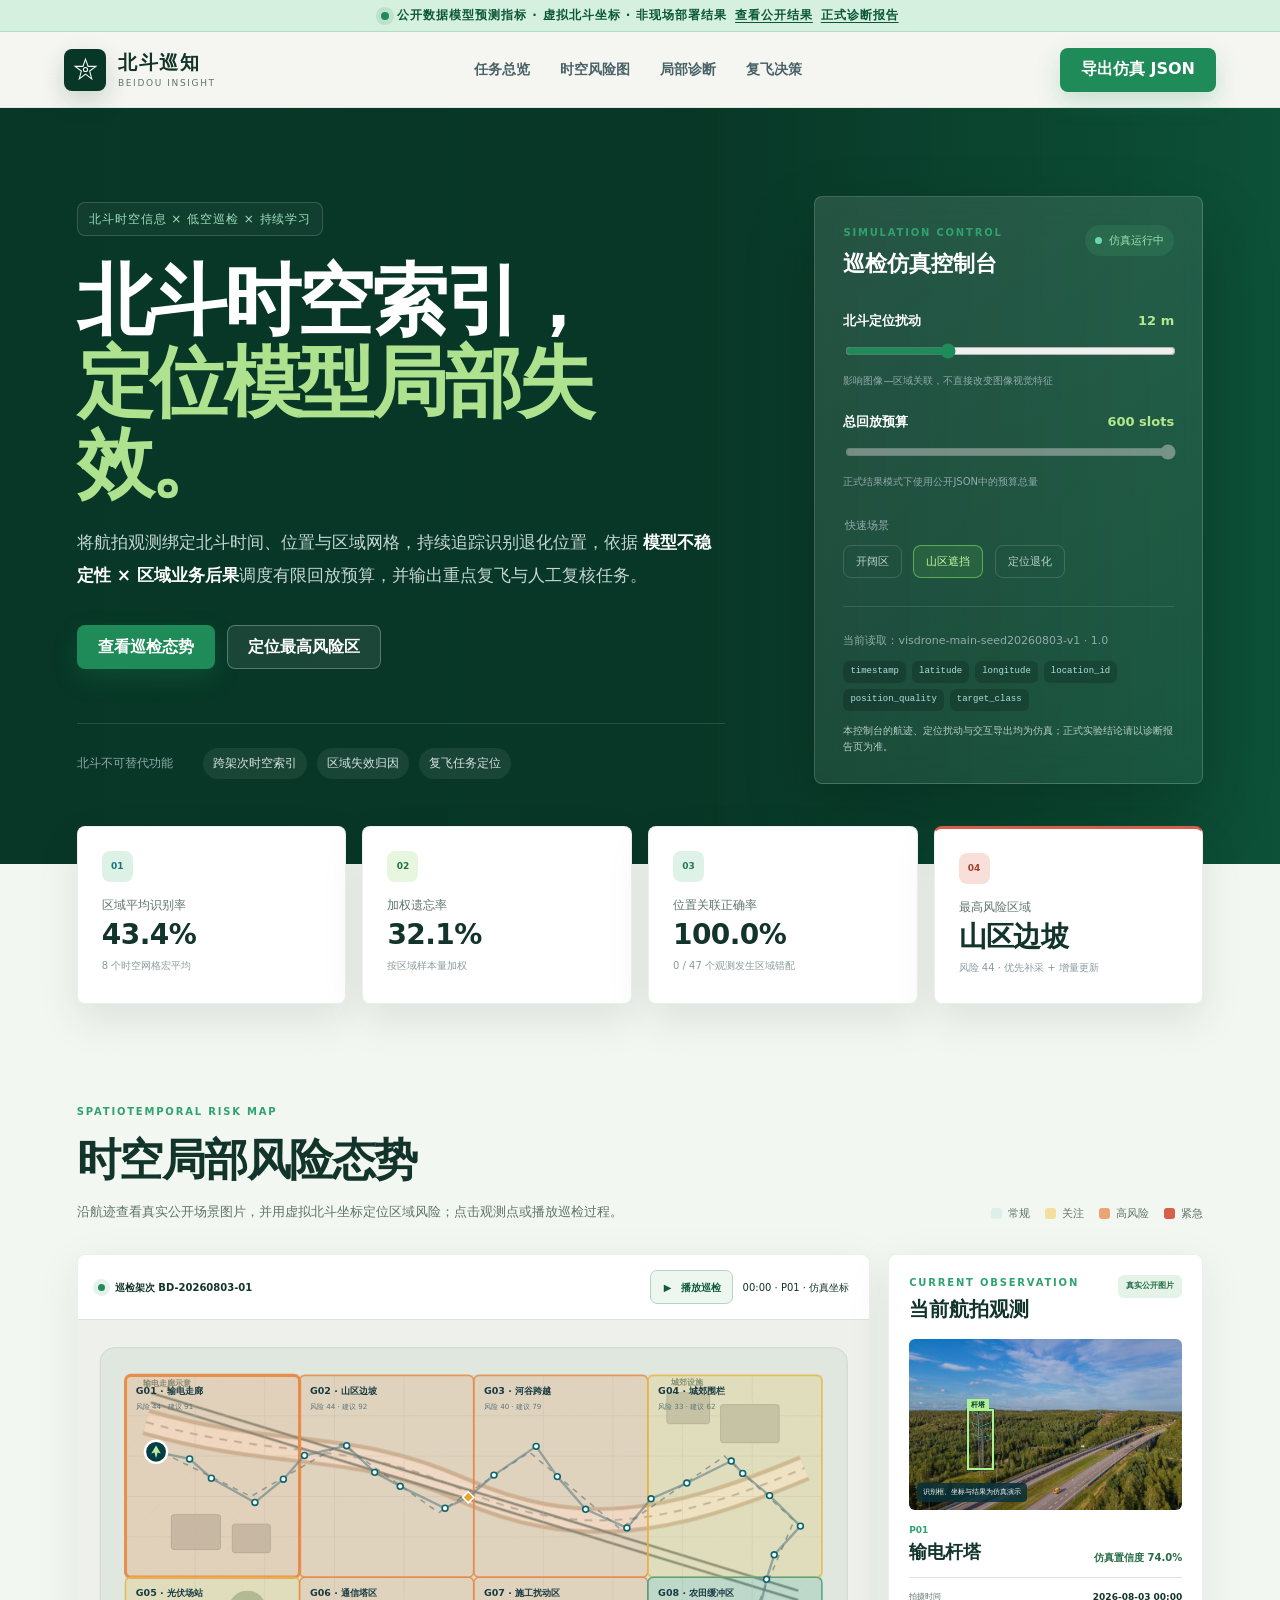
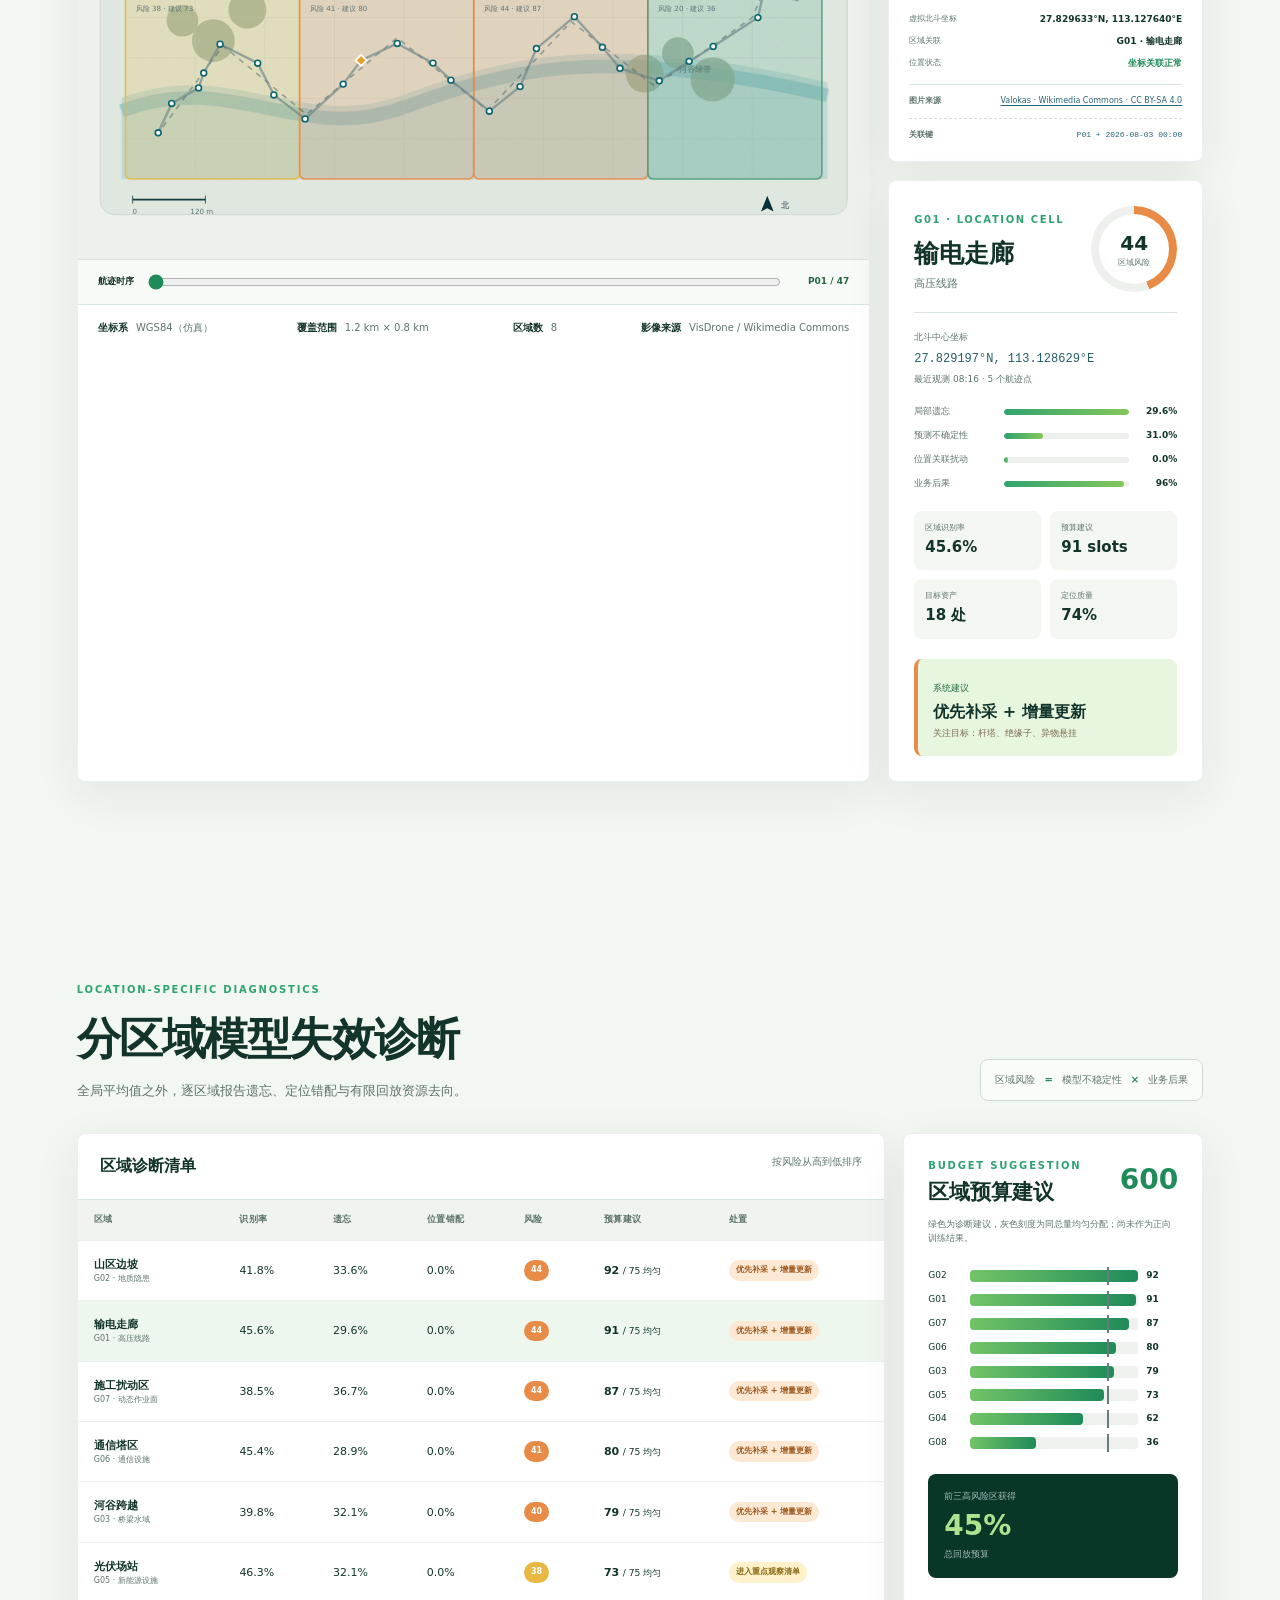
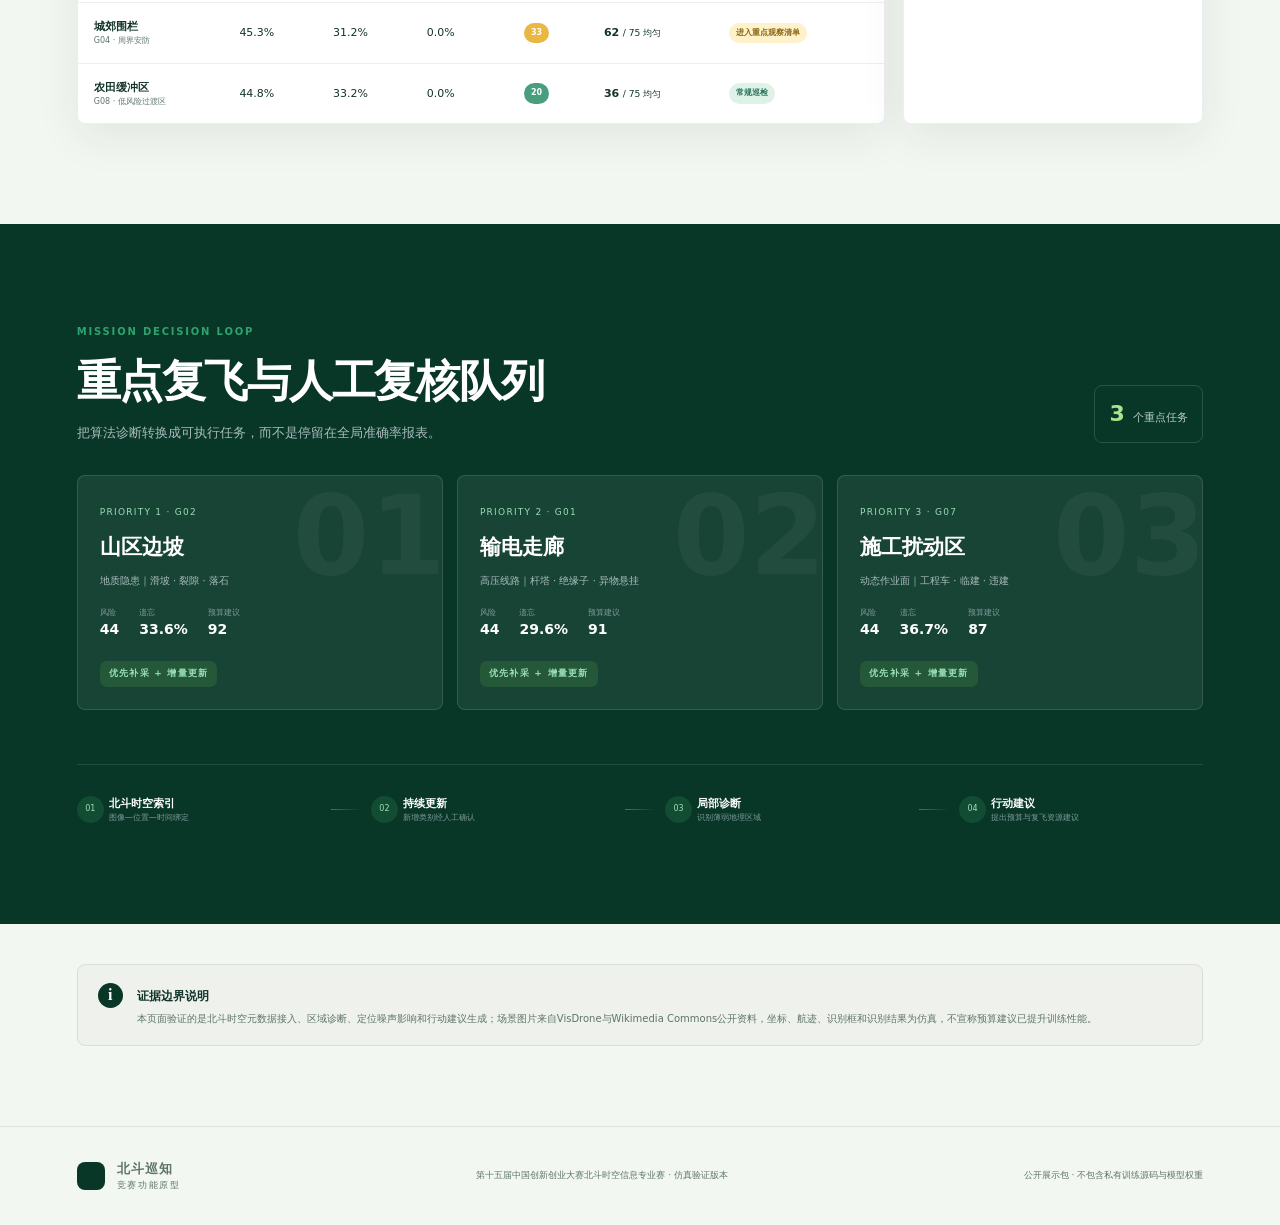
==== commit e5887d9b: "Update Beidou demo and project materials" ====
--- a/frontend/index.html
+++ b/frontend/index.html
@@ -140,7 +140,7 @@
           <div>
             <span class="section-kicker">SPATIOTEMPORAL RISK MAP</span>
             <h2>时空局部风险态势</h2>
-            <p>实线为受定位扰动影响后的观测航迹，虚线为仿真真值航迹；点击网格查看诊断。</p>
+            <p>沿航迹查看真实公开场景图片，并用虚拟北斗坐标定位区域风险；点击观测点或播放巡检过程。</p>
           </div>
           <div class="legend" aria-label="风险图例">
             <span><i class="low"></i>常规</span>
@@ -154,17 +154,60 @@
           <div class="map-card">
             <div class="map-toolbar">
               <div><span class="live-dot"></span><b>巡检架次 BD-20260803-01</b></div>
-              <span id="mapTimestamp">08:00—10:12 · 仿真</span>
+              <div class="map-playback-actions">
+                <button class="map-play-button" id="playPatrol" type="button" aria-pressed="false">
+                  <span id="playPatrolIcon" aria-hidden="true">▶</span><span id="playPatrolLabel">播放巡检</span>
+                </button>
+                <span id="mapTimestamp">08:00—10:12 · 仿真</span>
+              </div>
             </div>
             <svg id="patrolMap" viewBox="0 0 1000 680" role="img" aria-label="北斗无人机巡检航线与区域风险地图"></svg>
+            <div class="playback-strip">
+              <label for="playbackRange">航迹时序</label>
+              <input id="playbackRange" type="range" min="0" max="0" step="1" value="0" />
+              <output id="playbackCounter" for="playbackRange">P01 / 01</output>
+            </div>
             <div class="map-footer">
               <span><b>坐标系</b> WGS84（仿真）</span>
               <span><b>覆盖范围</b> 1.2 km × 0.8 km</span>
               <span><b>区域数</b> 8</span>
-            </div>
-          </div>
-
-          <aside class="region-detail" id="regionDetail" aria-live="polite">
+              <span><b>影像来源</b> VisDrone / Wikimedia Commons</span>
+            </div>
+          </div>
+
+          <div class="map-side-panel">
+            <article class="observation-card" aria-live="polite">
+              <div class="observation-heading">
+                <div>
+                  <span class="section-kicker">CURRENT OBSERVATION</span>
+                  <h3>当前航拍观测</h3>
+                </div>
+                <span class="evidence-badge">真实公开图片</span>
+              </div>
+              <div class="observation-media">
+                <img id="observationImage" alt="当前VisDrone公开航拍观测" />
+                <div class="observation-boxes" id="observationBoxes" aria-hidden="true"></div>
+                <span class="simulation-overlay">识别框、坐标与结果为仿真演示</span>
+              </div>
+              <div class="observation-primary">
+                <div><span id="observationPointId">P01</span><strong id="observationLabel">—</strong></div>
+                <strong id="observationConfidence">—</strong>
+              </div>
+              <dl class="observation-meta">
+                <div><dt>拍摄时间</dt><dd id="observationTime">—</dd></div>
+                <div><dt>虚拟北斗坐标</dt><dd id="observationCoordinate">—</dd></div>
+                <div><dt>区域关联</dt><dd id="observationRegion">—</dd></div>
+                <div><dt>位置状态</dt><dd id="observationAssociation">—</dd></div>
+              </dl>
+              <div class="observation-source">
+                <b>图片来源</b><a id="observationSource" href="#" target="_blank" rel="noreferrer">—</a>
+              </div>
+              <div class="observation-link-note">
+                <b>关联键</b><code id="observationLinkKey">sample_id + timestamp</code>
+              </div>
+            </article>
+
+            <aside class="region-detail" id="regionDetail" aria-live="polite">
             <div class="detail-top">
               <div>
                 <span class="region-id" id="selectedId">—</span>
@@ -189,7 +232,7 @@
 
             <div class="detail-stats">
               <div><span>区域识别率</span><strong id="selectedAccuracy">—</strong></div>
-              <div><span>回放配额</span><strong id="selectedBudget">—</strong></div>
+              <div><span>预算建议</span><strong id="selectedBudget">—</strong></div>
               <div><span>目标资产</span><strong id="selectedAssets">—</strong></div>
               <div><span>定位质量</span><strong id="selectedQuality">—</strong></div>
             </div>
@@ -199,7 +242,8 @@
               <strong id="selectedAction">—</strong>
               <p id="selectedClasses">—</p>
             </div>
-          </aside>
+            </aside>
+          </div>
         </div>
       </section>
 
@@ -223,7 +267,7 @@
               <table>
                 <thead>
                   <tr>
-                    <th>区域</th><th>识别率</th><th>遗忘</th><th>位置错配</th><th>风险</th><th>回放配额</th><th>处置</th>
+                    <th>区域</th><th>识别率</th><th>遗忘</th><th>位置错配</th><th>风险</th><th>预算建议</th><th>处置</th>
                   </tr>
                 </thead>
                 <tbody id="diagnosticRows"></tbody>
@@ -233,10 +277,10 @@
 
           <aside class="budget-card">
             <div class="budget-heading">
-              <div><span class="section-kicker">BUDGET ALLOCATION</span><h3>风险预算调度</h3></div>
+              <div><span class="section-kicker">BUDGET SUGGESTION</span><h3>区域预算建议</h3></div>
               <strong id="budgetTotal">240</strong>
             </div>
-            <p>绿色为风险预算，灰色刻度为同总量均匀分配。</p>
+            <p>绿色为诊断建议，灰色刻度为同总量均匀分配；尚未作为正向训练结果。</p>
             <div class="budget-bars" id="budgetBars"></div>
             <div class="budget-summary">
               <span>前三高风险区获得</span>
@@ -264,7 +308,7 @@
           <i></i>
           <div><span>03</span><b>局部诊断</b><small>识别薄弱地理区域</small></div>
           <i></i>
-          <div><span>04</span><b>风险调度</b><small>分配回放与复飞资源</small></div>
+          <div><span>04</span><b>行动建议</b><small>提出预算与复飞资源建议</small></div>
         </div>
       </section>
 
@@ -272,7 +316,7 @@
         <div class="integrity-icon">i</div>
         <div>
           <b>证据边界说明</b>
-          <p>本页面验证的是北斗时空元数据接入、区域诊断、定位噪声影响和风险预算决策闭环；不宣称已完成真实外业、机载部署或未经公开结果文件支持的性能提升。</p>
+          <p>本页面验证的是北斗时空元数据接入、区域诊断、定位噪声影响和行动建议生成；场景图片来自VisDrone与Wikimedia Commons公开资料，坐标、航迹、识别框和识别结果为仿真，不宣称预算建议已提升训练性能。</p>
         </div>
       </section>
     </main>
--- a/frontend/styles.css
+++ b/frontend/styles.css
@@ -177,6 +177,74 @@
 .map-region { cursor: pointer; transition: opacity .18s, stroke-width .18s; }
 .map-region:hover, .map-region.selected { opacity: 1 !important; stroke-width: 4 !important; }
 .route-point { cursor: pointer; }
+
+.map-side-panel { display: grid; gap: 18px; align-content: start; min-width: 0; }
+.map-playback-actions { display: flex; align-items: center; gap: 12px; }
+.map-play-button {
+  display: inline-flex;
+  align-items: center;
+  gap: 7px;
+  min-height: 34px;
+  padding: 7px 11px;
+  border: 1px solid #b9d2c5;
+  border-radius: 7px;
+  background: #edf7f0;
+  color: #115b3b;
+  cursor: pointer;
+  font-size: 10px;
+  font-weight: 800;
+}
+.map-play-button:hover { border-color: #5ca579; background: #e2f2e6; }
+.map-play-button[aria-pressed="true"] { background: var(--navy); color: white; border-color: var(--navy); }
+.map-play-button span:first-child { display: inline-grid; place-items: center; width: 12px; }
+.playback-strip {
+  display: grid;
+  grid-template-columns: auto minmax(110px, 1fr) auto;
+  align-items: center;
+  gap: 12px;
+  padding: 12px 20px;
+  border-top: 1px solid var(--line);
+  background: #f8faf7;
+  color: var(--muted);
+  font-size: 9px;
+}
+.playback-strip label { color: var(--ink); font-weight: 800; }
+.playback-strip input { width: 100%; accent-color: var(--green); cursor: pointer; }
+.playback-strip output { min-width: 58px; text-align: right; color: #256445; font-weight: 800; }
+
+.observation-card {
+  min-width: 0;
+  padding: 20px;
+  border: 1px solid rgba(16,43,50,.08);
+  border-radius: var(--radius);
+  background: var(--card);
+  box-shadow: 0 12px 45px rgba(16,43,50,.08);
+}
+.observation-heading { display: flex; align-items: flex-start; justify-content: space-between; gap: 12px; margin-bottom: 14px; }
+.observation-heading h3 { margin: 3px 0 0; font-size: 20px; }
+.evidence-badge { flex: 0 0 auto; padding: 5px 8px; border-radius: 6px; background: #e4f2e8; color: #226b43; font-size: 8px; font-weight: 850; }
+.observation-media { position: relative; overflow: hidden; aspect-ratio: 16 / 10; border-radius: 6px; background: #dce4dd; }
+.observation-media img { display: block; width: 100%; height: 100%; object-fit: cover; }
+.observation-boxes { position: absolute; inset: 0; pointer-events: none; }
+.observation-box { position: absolute; border: 2px solid #aef28d; box-shadow: 0 0 0 1px rgba(7,49,58,.45); }
+.observation-box b { position: absolute; left: -2px; bottom: 100%; padding: 2px 4px; background: #aef28d; color: #07313a; font-size: 7px; line-height: 1.2; }
+.simulation-overlay { position: absolute; left: 8px; bottom: 8px; max-width: calc(100% - 16px); padding: 4px 6px; border-radius: 4px; background: rgba(7,49,58,.86); color: white; font-size: 7px; }
+.observation-primary { display: flex; justify-content: space-between; align-items: flex-end; gap: 12px; padding: 14px 0 12px; border-bottom: 1px solid var(--line); }
+.observation-primary div { min-width: 0; }
+.observation-primary span { display: block; color: var(--cyan); font-size: 9px; font-weight: 850; }
+.observation-primary div strong { display: block; overflow-wrap: anywhere; font-size: 18px; }
+.observation-primary > strong { flex: 0 0 auto; color: #246b41; font-size: 10px; }
+.observation-meta { display: grid; gap: 8px; margin: 13px 0; }
+.observation-meta > div { display: grid; grid-template-columns: 88px minmax(0, 1fr); gap: 8px; align-items: start; }
+.observation-meta dt { color: var(--muted); font-size: 8px; }
+.observation-meta dd { margin: 0; overflow-wrap: anywhere; text-align: right; color: var(--ink); font-size: 9px; font-weight: 700; }
+.observation-meta dd.association-ok { color: var(--green); }
+.observation-meta dd.association-alert { color: var(--red); }
+.observation-source { display: grid; grid-template-columns: 70px minmax(0, 1fr); gap: 8px; padding: 10px 0; border-top: 1px solid var(--line); font-size: 8px; }
+.observation-source b { color: var(--muted); }
+.observation-source a { overflow-wrap: anywhere; text-align: right; color: #286477; text-decoration: underline; text-underline-offset: 2px; }
+.observation-link-note { display: flex; align-items: center; justify-content: space-between; gap: 8px; padding-top: 10px; border-top: 1px dashed #cfdbd3; color: var(--muted); font-size: 8px; }
+.observation-link-note code { min-width: 0; overflow-wrap: anywhere; text-align: right; color: #286477; font-size: 8px; }
 
 .region-detail { padding: 25px; }
 .detail-top { display: flex; justify-content: space-between; gap: 18px; align-items: center; padding-bottom: 20px; border-bottom: 1px solid var(--line); }
@@ -280,8 +348,8 @@
   .control-deck { max-width: 720px; }
   .metric-grid { grid-template-columns: repeat(2, 1fr); }
   .map-layout, .diagnostic-layout { grid-template-columns: 1fr; }
-  .region-detail { display: grid; grid-template-columns: 1fr 1fr; gap: 18px; }
-  .detail-top, .coordinate-readout { grid-column: 1 / -1; }
+  .map-side-panel { grid-template-columns: minmax(0, .85fr) minmax(0, 1.15fr); }
+  .map-side-panel .region-detail { display: block; }
   .mission-grid { grid-template-columns: 1fr 1fr; }
 }
 
@@ -294,6 +362,13 @@
   .metric-grid { grid-template-columns: 1fr; margin-top: 18px; padding: 0 18px; }
   .section-block { padding: 74px 18px; }
   .section-heading { align-items: flex-start; flex-direction: column; }
+  .map-toolbar { align-items: flex-start; flex-direction: column; }
+  .map-playback-actions { width: 100%; justify-content: space-between; }
+  #patrolMap { min-height: 0; }
+  .playback-strip { grid-template-columns: 1fr auto; }
+  .playback-strip label { grid-column: 1 / -1; }
+  .map-side-panel { grid-template-columns: 1fr; }
+  .observation-card { padding: 16px; }
   .region-detail { display: block; }
   .mission-grid { grid-template-columns: 1fr; }
   .loop-strip { grid-template-columns: 1fr; }
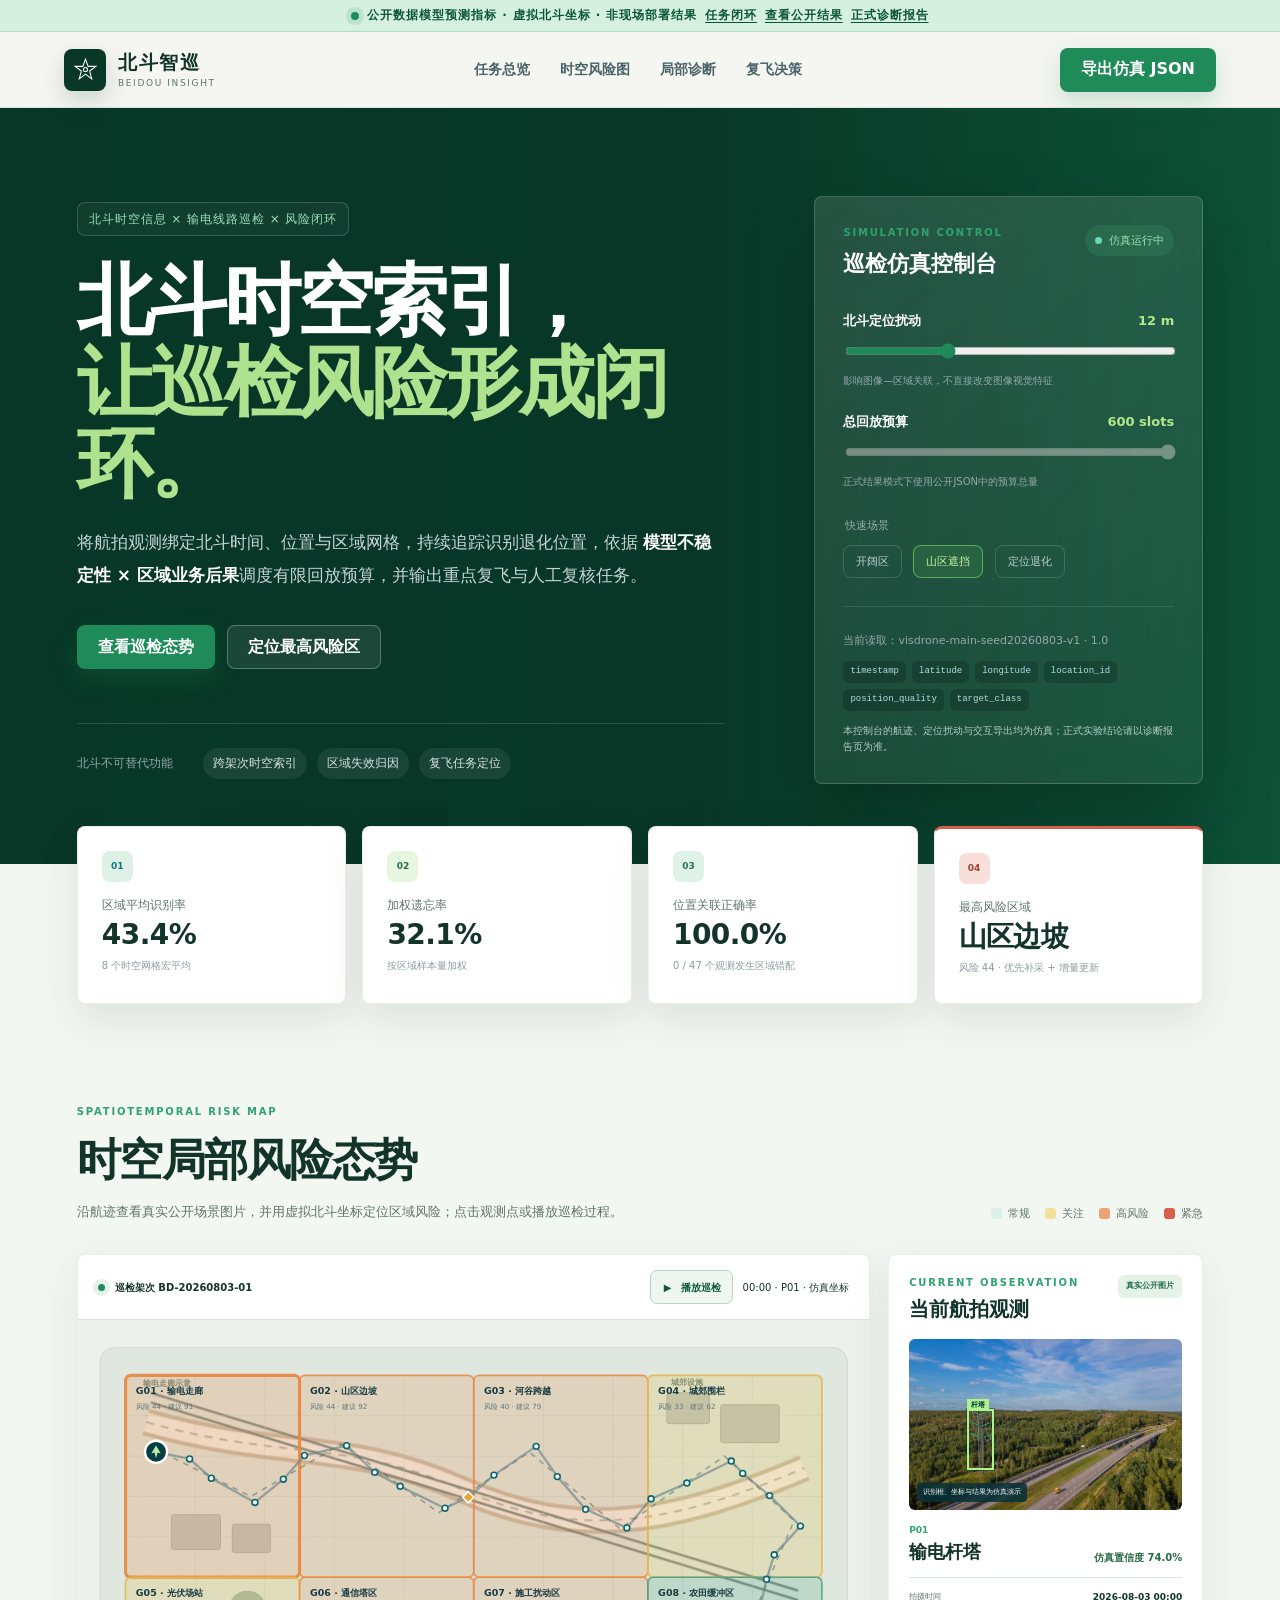
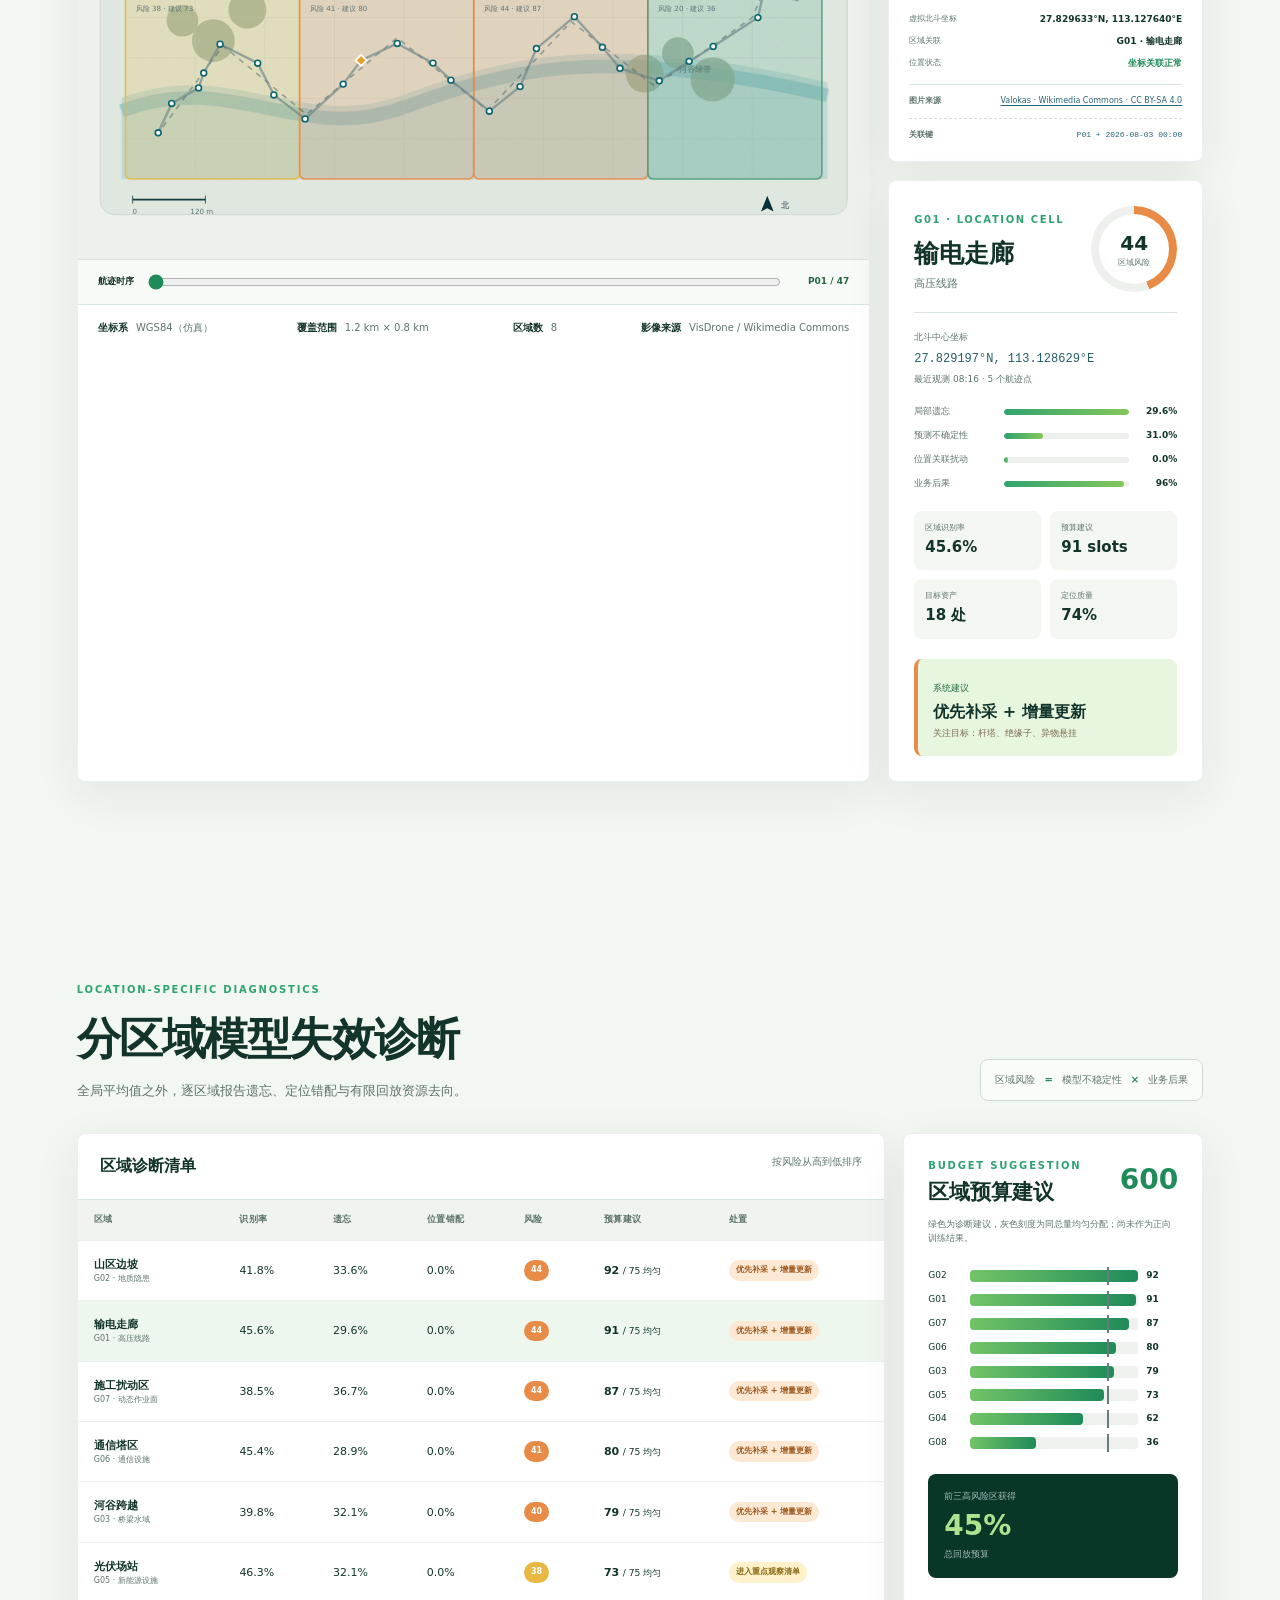
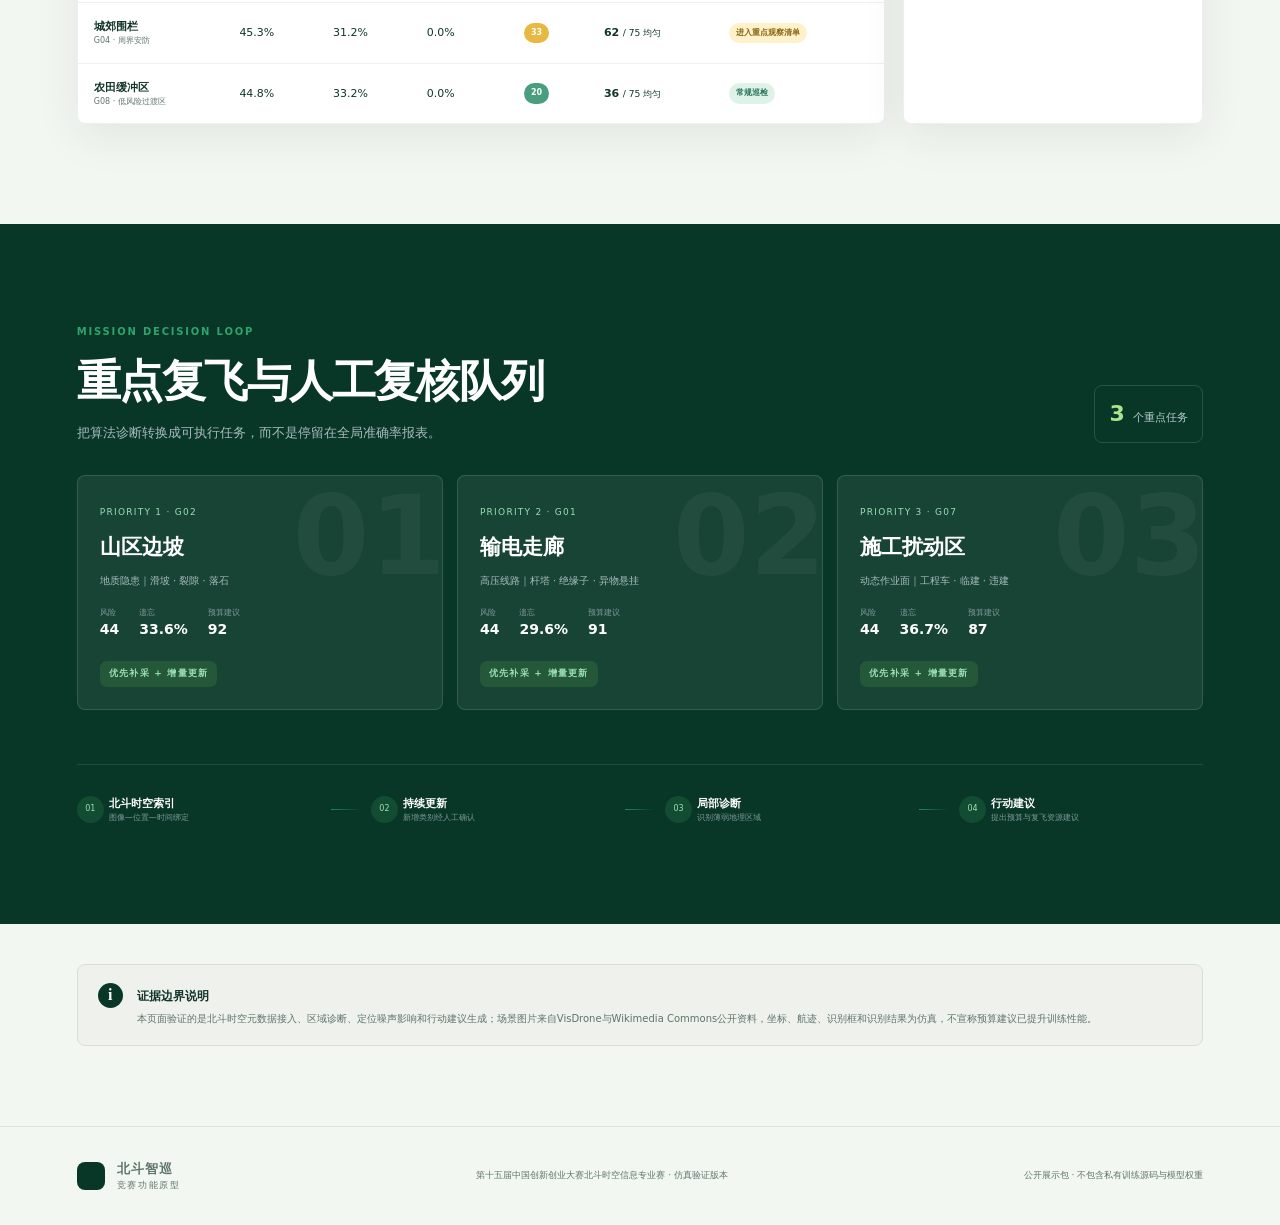
==== commit a1f3c174: "Align public demo navigation and competition positioning" ====
--- a/frontend/index.html
+++ b/frontend/index.html
@@ -4,7 +4,7 @@
     <meta charset="utf-8" />
     <meta name="viewport" content="width=device-width, initial-scale=1" />
     <meta name="description" content="北斗时空索引驱动的无人机巡检局部风险诊断与复飞决策仿真原型" />
-    <title>北斗巡知｜时空风险诊断原型</title>
+    <title>北斗智巡｜时空风险诊断原型</title>
     <link rel="icon" href="data:," />
     <link rel="stylesheet" href="./styles.css" />
   </head>
@@ -12,7 +12,7 @@
     <div class="prototype-ribbon" id="prototypeRibbon">
       <span class="pulse-dot"></span>
       <span id="evidenceStatusText">竞赛功能原型 · 仿真数据 · 非现场部署结果</span>
-      <a href="./dashboard.html">查看公开结果</a>
+      <a href="../mission.html">任务闭环</a><a href="./dashboard.html">查看公开结果</a>
       <a href="./report.html">正式诊断报告</a>
     </div>
 
@@ -25,7 +25,7 @@
           </svg>
         </span>
         <span>
-          <strong>北斗巡知</strong>
+          <strong>北斗智巡</strong>
           <small>BEIDOU INSIGHT</small>
         </span>
       </a>
@@ -43,8 +43,8 @@
     <main>
       <section class="hero" id="overview">
         <div class="hero-copy">
-          <div class="eyebrow"><span>北斗时空信息 × 低空巡检 × 持续学习</span></div>
-          <h1>北斗时空索引，<br /><em>定位模型局部失效。</em></h1>
+          <div class="eyebrow"><span>北斗时空信息 × 输电线路巡检 × 风险闭环</span></div>
+          <h1>北斗时空索引，<br /><em>让巡检风险形成闭环。</em></h1>
           <p>
             将航拍观测绑定北斗时间、位置与区域网格，持续追踪识别退化位置，依据
             <strong>模型不稳定性 × 区域业务后果</strong>调度有限回放预算，并输出重点复飞与人工复核任务。
@@ -322,7 +322,7 @@
     </main>
 
     <footer>
-      <div class="brand footer-brand"><span class="brand-mark"></span><span><strong>北斗巡知</strong><small>竞赛功能原型</small></span></div>
+      <div class="brand footer-brand"><span class="brand-mark"></span><span><strong>北斗智巡</strong><small>竞赛功能原型</small></span></div>
       <p>第十五届中国创新创业大赛北斗时空信息专业赛 · 仿真验证版本</p>
       <span>公开展示包 · 不包含私有训练源码与模型权重</span>
     </footer>
